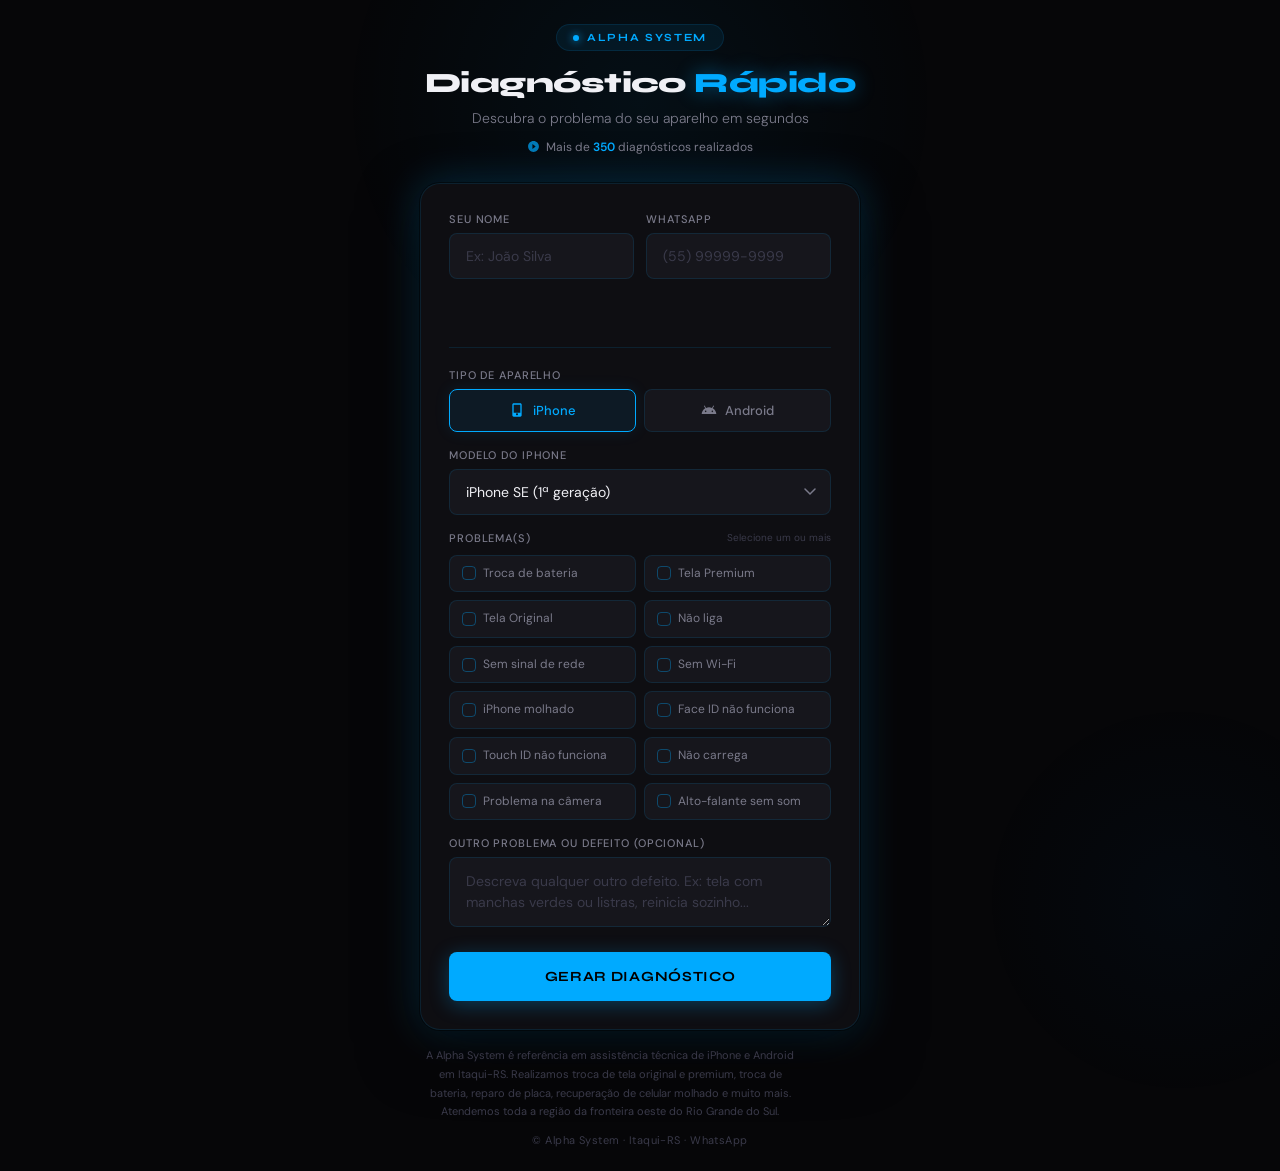
==== index.html @ 5c208c75 "diagnostico: corrige texto tela original e premium para foco tecnico" ====
<!DOCTYPE html>
<html lang="pt-BR">
<head>
<meta charset="UTF-8">
<title>Alpha System — Diagnóstico Rápido de iPhone e Android | Itaqui-RS</title>
<meta name="viewport" content="width=device-width, initial-scale=1.0">
<meta name="description" content="Diagnóstico rápido e gratuito para iPhone e Android. Descubra o problema do seu aparelho e receba um orçamento em segundos. Alpha System — assistência técnica em Itaqui-RS.">
<meta name="keywords" content="reparo iPhone Itaqui, assistência técnica iPhone, conserto celular Itaqui, troca tela iPhone, troca bateria iPhone, Alpha System">
<meta name="robots" content="index, follow">
<link rel="canonical" href="https://app.grupoalpha.tec.br">
<link rel="manifest" href="/manifest.json">
<meta name="theme-color" content="#0a0a0a">
<link rel="apple-touch-icon" href="/icon-192.png">
<meta property="og:title" content="Diagnóstico Rápido de iPhone — Alpha System">
<meta property="og:description" content="Descubra o problema do seu iPhone de forma rápida e gratuita. Orçamento na hora.">
<meta property="og:image" content="https://app.grupoalpha.tec.br/preview.jpg?v=30" />
<meta property="og:image:type" content="image/jpeg" />
<meta property="og:image:width" content="1200" />
<meta property="og:image:height" content="630" />
<meta property="og:type" content="website">
<meta property="og:url" content="https://app.grupoalpha.tec.br">
<meta name="twitter:card" content="summary_large_image">

<link rel="preconnect" href="https://fonts.googleapis.com">
<link rel="preconnect" href="https://fonts.gstatic.com" crossorigin>
<link href="https://fonts.googleapis.com/css2?family=Syne:wght@400;600;700;800&family=DM+Sans:wght@300;400;500&display=swap" rel="stylesheet">

<style>
  :root {
    --bg: #060608;
    --surface: #0e0e12;
    --surface2: #16161c;
    --border: rgba(0, 170, 255, 0.12);
    --border-hover: rgba(0, 170, 255, 0.35);
    --blue: #00aaff;
    --blue-dim: rgba(0, 170, 255, 0.08);
    --blue-glow: rgba(0, 170, 255, 0.25);
    --blue-glow-strong: rgba(0, 170, 255, 0.45);
    --text: #f0f0f5;
    --text-muted: #7a7a8a;
    --text-dim: #3a3a4a;
    --green: #25D366;
    --red: #ff4d6a;
    --radius: 14px;
    --radius-sm: 8px;
  }

  * { box-sizing: border-box; margin: 0; padding: 0; }

  body {
    font-family: 'DM Sans', sans-serif;
    background: var(--bg);
    color: var(--text);
    min-height: 100vh;
    display: flex;
    flex-direction: column;
    align-items: center;
    justify-content: center;
    padding: 24px 16px;
    position: relative;
    overflow-x: hidden;
  }

  body::before {
    content: '';
    position: fixed;
    top: -200px;
    left: 50%;
    transform: translateX(-50%);
    width: 600px;
    height: 600px;
    background: radial-gradient(circle, rgba(0,170,255,0.06) 0%, transparent 70%);
    pointer-events: none;
    z-index: 0;
  }

  body::after {
    content: '';
    position: fixed;
    bottom: -200px;
    right: -100px;
    width: 400px;
    height: 400px;
    background: radial-gradient(circle, rgba(0,100,200,0.04) 0%, transparent 70%);
    pointer-events: none;
    z-index: 0;
  }

  .wrapper {
    width: 100%;
    max-width: 440px;
    position: relative;
    z-index: 1;
    animation: fadeUp 0.6s ease both;
  }

  @keyframes fadeUp {
    from { opacity: 0; transform: translateY(24px); }
    to   { opacity: 1; transform: translateY(0); }
  }

  .header { text-align: center; margin-bottom: 28px; }

  .logo-badge {
    display: inline-flex;
    align-items: center;
    gap: 8px;
    background: var(--blue-dim);
    border: 1px solid var(--border);
    border-radius: 100px;
    padding: 6px 16px;
    margin-bottom: 16px;
    font-family: 'Syne', sans-serif;
    font-size: 11px;
    font-weight: 700;
    letter-spacing: 0.15em;
    text-transform: uppercase;
    color: var(--blue);
  }

  .logo-badge::before {
    content: '';
    width: 6px;
    height: 6px;
    background: var(--blue);
    border-radius: 50%;
    box-shadow: 0 0 8px var(--blue);
    animation: pulse 2s ease infinite;
  }

  @keyframes pulse {
    0%, 100% { opacity: 1; box-shadow: 0 0 8px var(--blue); }
    50% { opacity: 0.5; box-shadow: 0 0 4px var(--blue); }
  }

  .header h1 {
    font-family: 'Syne', sans-serif;
    font-size: 28px;
    font-weight: 800;
    color: var(--text);
    letter-spacing: -0.02em;
    line-height: 1.2;
  }

  .header h1 span { color: var(--blue); text-shadow: 0 0 20px var(--blue-glow-strong); }

  .header p { margin-top: 8px; font-size: 14px; color: var(--text-muted); font-weight: 300; }

  .counter-bar {
    display: flex;
    align-items: center;
    justify-content: center;
    gap: 6px;
    margin-top: 12px;
    font-size: 12px;
    color: var(--text-muted);
  }

  .counter-bar strong { color: var(--blue); font-weight: 600; }
  .counter-bar svg { width: 13px; height: 13px; fill: var(--blue); opacity: 0.7; }

  .card {
    background: var(--surface);
    border: 1px solid var(--border);
    border-radius: 20px;
    padding: 28px;
    box-shadow: 0 0 0 1px rgba(0,0,0,0.5), 0 20px 60px rgba(0,0,0,0.5), 0 0 40px var(--blue-glow);
    transition: box-shadow 0.4s ease;
  }

  .card:hover {
    box-shadow: 0 0 0 1px rgba(0,0,0,0.5), 0 20px 60px rgba(0,0,0,0.6), 0 0 60px var(--blue-glow-strong);
  }

  .form-group { margin-bottom: 16px; }

  .form-row {
    display: grid;
    grid-template-columns: 1fr 1fr;
    gap: 12px;
    margin-bottom: 16px;
  }

  label {
    display: block;
    font-size: 11px;
    font-weight: 500;
    letter-spacing: 0.08em;
    text-transform: uppercase;
    color: var(--text-muted);
    margin-bottom: 7px;
  }

  input, select, textarea {
    width: 100%;
    padding: 13px 16px;
    background: var(--surface2);
    border: 1px solid var(--border);
    border-radius: var(--radius-sm);
    color: var(--text);
    font-family: 'DM Sans', sans-serif;
    font-size: 14px;
    outline: none;
    transition: border-color 0.2s, box-shadow 0.2s, background 0.2s;
    appearance: none;
    -webkit-appearance: none;
  }

  textarea { resize: vertical; min-height: 60px; line-height: 1.5; }

  select {
    background-image: url("data:image/svg+xml,%3Csvg xmlns='http://www.w3.org/2000/svg' width='12' height='8' viewBox='0 0 12 8'%3E%3Cpath d='M1 1l5 5 5-5' stroke='%237a7a8a' stroke-width='1.5' fill='none' stroke-linecap='round'/%3E%3C/svg%3E");
    background-repeat: no-repeat;
    background-position: right 14px center;
    padding-right: 36px;
    cursor: pointer;
  }

  input::placeholder, textarea::placeholder { color: var(--text-dim); }

  input:focus, select:focus, textarea:focus {
    border-color: var(--blue);
    background: #12121a;
    box-shadow: 0 0 0 3px rgba(0,170,255,0.1);
  }

  input.error { border-color: var(--red); box-shadow: 0 0 0 3px rgba(255,77,106,0.1); }

  .perguntas-wrap { margin-bottom: 16px; }

  .pergunta-bloco {
    background: var(--surface2);
    border: 1px solid var(--border);
    border-radius: var(--radius-sm);
    padding: 12px 14px;
    margin-bottom: 8px;
  }

  .pergunta-origem {
    font-size: 10px;
    font-weight: 700;
    letter-spacing: 0.08em;
    text-transform: uppercase;
    color: var(--blue);
    margin-bottom: 8px;
  }

  .pergunta-label { font-size: 12.5px; color: var(--text); margin: 8px 0 6px; }

  .pergunta-opts { display: flex; flex-wrap: wrap; gap: 6px; }

  .pergunta-opt {
    padding: 6px 11px;
    background: var(--surface);
    border: 1px solid var(--border);
    border-radius: 100px;
    color: var(--text-muted);
    font-size: 11.5px;
    cursor: pointer;
    transition: all 0.15s;
    user-select: none;
  }

  .pergunta-opt:hover { border-color: var(--border-hover); color: var(--text); }

  .pergunta-opt.active {
    background: var(--blue-dim);
    border-color: var(--blue);
    color: var(--blue);
  }

  .device-toggle { display: grid; grid-template-columns: 1fr 1fr; gap: 8px; margin-bottom: 16px; }

  .device-btn {
    padding: 12px;
    background: var(--surface2);
    border: 1px solid var(--border);
    border-radius: var(--radius-sm);
    color: var(--text-muted);
    font-family: 'DM Sans', sans-serif;
    font-size: 13px;
    font-weight: 500;
    cursor: pointer;
    transition: all 0.2s;
    display: flex;
    align-items: center;
    justify-content: center;
    gap: 8px;
  }

  .device-btn:hover { border-color: var(--border-hover); color: var(--text); }

  .device-btn.active {
    background: var(--blue-dim);
    border-color: var(--blue);
    color: var(--blue);
    box-shadow: 0 0 16px rgba(0,170,255,0.1);
  }

  .device-btn svg { width: 16px; height: 16px; fill: currentColor; }

  .divider { height: 1px; background: var(--border); margin: 20px 0; }

  .problems-header {
    display: flex;
    align-items: center;
    justify-content: space-between;
    margin-bottom: 10px;
  }

  .problems-header span {
    font-size: 11px;
    font-weight: 500;
    letter-spacing: 0.08em;
    text-transform: uppercase;
    color: var(--text-muted);
  }

  .problems-header small { font-size: 10px; color: var(--text-dim); }

  .problems-grid {
    display: grid;
    grid-template-columns: 1fr 1fr;
    gap: 8px;
    margin-bottom: 16px;
    border-radius: var(--radius-sm);
    transition: outline 0.2s;
  }

  .problem-chip {
    padding: 10px 12px;
    background: var(--surface2);
    border: 1px solid var(--border);
    border-radius: var(--radius-sm);
    color: var(--text-muted);
    font-size: 12px;
    cursor: pointer;
    transition: all 0.18s;
    user-select: none;
    display: flex;
    align-items: center;
    gap: 7px;
    line-height: 1.3;
  }

  .problem-chip:hover { border-color: var(--border-hover); color: var(--text); }

  .problem-chip.selected {
    background: var(--blue-dim);
    border-color: var(--blue);
    color: var(--text);
  }

  .chip-check {
    width: 14px;
    height: 14px;
    border: 1.5px solid var(--border-hover);
    border-radius: 4px;
    flex-shrink: 0;
    display: flex;
    align-items: center;
    justify-content: center;
    transition: all 0.18s;
  }

  .problem-chip.selected .chip-check {
    background: var(--blue);
    border-color: var(--blue);
  }

  .problem-chip.selected .chip-check::after {
    content: '';
    width: 8px;
    height: 5px;
    border-left: 1.5px solid #000;
    border-bottom: 1.5px solid #000;
    transform: rotate(-45deg) translateY(-1px);
  }

  .field-collapsible {
    overflow: hidden;
    max-height: 0;
    opacity: 0;
    transition: max-height 0.35s ease, opacity 0.25s ease;
    margin-bottom: 0;
  }

  .field-collapsible.visible { max-height: 120px; opacity: 1; margin-bottom: 16px; }

  .error-msg {
    display: flex;
    align-items: center;
    gap: 6px;
    color: var(--red);
    font-size: 12px;
    margin-bottom: 12px;
    opacity: 0;
    transform: translateY(-4px);
    transition: opacity 0.2s, transform 0.2s;
  }

  .error-msg.visible { opacity: 1; transform: translateY(0); }

  .btn-submit {
    width: 100%;
    padding: 16px;
    background: var(--blue);
    color: #000;
    border: none;
    border-radius: var(--radius-sm);
    font-family: 'Syne', sans-serif;
    font-size: 14px;
    font-weight: 700;
    letter-spacing: 0.05em;
    text-transform: uppercase;
    cursor: pointer;
    position: relative;
    overflow: hidden;
    transition: transform 0.15s, box-shadow 0.2s, opacity 0.2s;
    box-shadow: 0 4px 20px rgba(0,170,255,0.3);
    margin-top: 4px;
  }

  .btn-submit:hover:not(:disabled) { transform: translateY(-1px); box-shadow: 0 8px 30px rgba(0,170,255,0.45); }
  .btn-submit:active:not(:disabled) { transform: translateY(0); }
  .btn-submit:disabled { opacity: 0.7; cursor: not-allowed; }
  .btn-submit .btn-text { transition: opacity 0.2s; }

  .btn-submit .btn-loading {
    position: absolute;
    inset: 0;
    display: flex;
    align-items: center;
    justify-content: center;
    gap: 8px;
    opacity: 0;
    transition: opacity 0.2s;
  }

  .btn-submit.loading .btn-text { opacity: 0; }
  .btn-submit.loading .btn-loading { opacity: 1; }

  .spinner {
    width: 16px;
    height: 16px;
    border: 2px solid rgba(0,0,0,0.3);
    border-top-color: #000;
    border-radius: 50%;
    animation: spin 0.7s linear infinite;
  }

  @keyframes spin { to { transform: rotate(360deg); } }

  /* Confirmação animada */
  .confirm-overlay {
    display: none;
    flex-direction: column;
    align-items: center;
    justify-content: center;
    padding: 32px 20px;
    animation: fadeUp 0.4s ease both;
  }

  .confirm-overlay.visible { display: flex; }

  .checkmark-circle {
    width: 64px;
    height: 64px;
    border-radius: 50%;
    background: rgba(0,170,255,0.1);
    border: 2px solid var(--blue);
    display: flex;
    align-items: center;
    justify-content: center;
    margin-bottom: 16px;
    animation: popIn 0.4s cubic-bezier(0.175, 0.885, 0.32, 1.275) both;
    box-shadow: 0 0 30px rgba(0,170,255,0.3);
  }

  @keyframes popIn {
    from { transform: scale(0.5); opacity: 0; }
    to   { transform: scale(1); opacity: 1; }
  }

  .checkmark-circle svg {
    width: 28px;
    height: 28px;
    stroke: var(--blue);
    stroke-width: 2.5;
    fill: none;
    stroke-dasharray: 50;
    stroke-dashoffset: 50;
    animation: drawCheck 0.4s ease 0.25s forwards;
  }

  @keyframes drawCheck { to { stroke-dashoffset: 0; } }

  .confirm-title {
    font-family: 'Syne', sans-serif;
    font-size: 18px;
    font-weight: 700;
    margin-bottom: 6px;
    text-align: center;
  }

  .confirm-sub { font-size: 13px; color: var(--text-muted); text-align: center; line-height: 1.6; }

  /* Resultado */
  .result {
    margin-top: 20px;
    background: linear-gradient(135deg, rgba(0,170,255,0.05), rgba(0,80,180,0.05));
    border: 1px solid var(--border);
    border-radius: var(--radius);
    padding: 20px;
    display: none;
    animation: resultIn 0.4s ease both;
  }

  @keyframes resultIn {
    from { opacity: 0; transform: translateY(10px); }
    to   { opacity: 1; transform: translateY(0); }
  }

  .result-label {
    font-size: 10px;
    font-weight: 600;
    letter-spacing: 0.12em;
    text-transform: uppercase;
    color: var(--blue);
    margin-bottom: 4px;
  }

  .result-value { font-size: 14px; color: var(--text); line-height: 1.6; margin-bottom: 14px; }

  .result-row { display: grid; grid-template-columns: 1fr 1fr; gap: 12px; margin-bottom: 16px; }

  .result-chip {
    background: var(--surface2);
    border: 1px solid var(--border);
    border-radius: var(--radius-sm);
    padding: 10px 14px;
  }

  .result-chip .result-label { margin-bottom: 2px; }
  .result-chip .result-value { font-size: 13px; font-weight: 500; margin-bottom: 0; }

  .horario-badge {
    display: flex;
    align-items: center;
    gap: 6px;
    background: rgba(0,170,255,0.06);
    border: 1px solid var(--border);
    border-radius: 6px;
    padding: 8px 12px;
    margin-bottom: 14px;
    font-size: 12px;
    color: var(--text-muted);
  }

  .horario-badge svg { width: 13px; height: 13px; fill: var(--blue); flex-shrink: 0; }

  .local-badge {
    display: flex;
    align-items: center;
    gap: 6px;
    background: rgba(0,170,255,0.04);
    border: 1px solid var(--border);
    border-radius: 6px;
    padding: 8px 12px;
    margin-bottom: 14px;
    font-size: 12px;
    color: var(--text-muted);
  }

  .local-badge svg { width: 13px; height: 13px; fill: var(--blue); flex-shrink: 0; }

  .send-status {
    display: flex;
    align-items: center;
    gap: 6px;
    font-size: 11px;
    margin-bottom: 12px;
    opacity: 0;
    transition: opacity 0.3s;
  }

  .send-status.visible { opacity: 1; }
  .send-status.ok { color: #4ade80; }
  .send-status.fail { color: var(--text-muted); }
  .send-status svg { width: 13px; height: 13px; fill: currentColor; }

  .btn-whatsapp {
    display: flex;
    align-items: center;
    justify-content: center;
    gap: 10px;
    width: 100%;
    padding: 15px;
    background: var(--green);
    color: white;
    text-decoration: none;
    border-radius: var(--radius-sm);
    font-family: 'Syne', sans-serif;
    font-size: 13px;
    font-weight: 700;
    letter-spacing: 0.05em;
    text-transform: uppercase;
    transition: transform 0.15s, box-shadow 0.2s;
    box-shadow: 0 4px 16px rgba(37,211,102,0.25);
  }

  .btn-whatsapp:hover { transform: translateY(-1px); box-shadow: 0 8px 24px rgba(37,211,102,0.35); }
  .btn-whatsapp svg { width: 18px; height: 18px; fill: white; flex-shrink: 0; }

  .btn-reset {
    width: 100%;
    padding: 12px;
    background: transparent;
    border: 1px solid var(--border);
    border-radius: var(--radius-sm);
    color: var(--text-muted);
    font-family: 'DM Sans', sans-serif;
    font-size: 13px;
    cursor: pointer;
    margin-top: 10px;
    transition: all 0.2s;
  }

  .btn-reset:hover { border-color: var(--border-hover); color: var(--text); }

  .seo-text {
    margin-top: 16px;
    font-size: 11px;
    color: var(--text-dim);
    text-align: center;
    line-height: 1.7;
    max-width: 380px;
  }

  .footer {
    text-align: center;
    margin-top: 12px;
    font-size: 11px;
    color: var(--text-dim);
    letter-spacing: 0.04em;
  }

  .footer a { color: var(--text-dim); text-decoration: none; }
  .footer a:hover { color: var(--text-muted); }

  .problema-bloco { margin-bottom: 14px; padding-bottom: 14px; border-bottom: 1px solid var(--border); }
  .problema-bloco:last-child { border-bottom: none; margin-bottom: 0; padding-bottom: 0; }

  .result-greeting {
    font-family: 'Syne', sans-serif;
    font-size: 15px;
    font-weight: 700;
    margin-bottom: 16px;
    color: var(--text);
  }

  .result-greeting span { color: var(--blue); }

  @media (max-width: 420px) {
    .card { padding: 22px 18px; }
    .header h1 { font-size: 24px; }
    .form-row { grid-template-columns: 1fr; }
    .problems-grid { grid-template-columns: 1fr; }
  }
</style>
</head>
<body>

<div class="wrapper">
  <div class="header">
    <div class="logo-badge">Alpha System</div>
    <h1>Diagnóstico <span>Rápido</span></h1>
    <p>Descubra o problema do seu aparelho em segundos</p>
    <div class="counter-bar">
      <svg viewBox="0 0 24 24"><path d="M12 2C6.48 2 2 6.48 2 12s4.48 10 10 10 10-4.48 10-10S17.52 2 12 2zm-2 14.5v-9l6 4.5-6 4.5z"/></svg>
      <span>Mais de <strong id="contador">350</strong> diagnósticos realizados</span>
    </div>
  </div>

  <div class="card">

    <div id="formSection">
      <div class="form-row">
        <div class="form-group">
          <label for="nome">Seu nome</label>
          <input type="text" id="nome" placeholder="Ex: João Silva" autocomplete="given-name">
        </div>
        <div class="form-group">
          <label for="telefone">WhatsApp</label>
          <input type="tel" id="telefone" placeholder="(55) 99999-9999" maxlength="16" inputmode="numeric">
        </div>
      </div>

      <div id="erro" class="error-msg">
        <svg width="12" height="12" viewBox="0 0 12 12" fill="none">
          <circle cx="6" cy="6" r="5.5" stroke="#ff4d6a"/>
          <path d="M6 3.5v3M6 8h.01" stroke="#ff4d6a" stroke-width="1.2" stroke-linecap="round"/>
        </svg>
        Preencha nome e WhatsApp para continuar
      </div>

      <div class="divider"></div>

      <div class="form-group">
        <label>Tipo de aparelho</label>
        <div class="device-toggle">
          <button type="button" class="device-btn active" id="btn-iphone" onclick="setTipo('iphone')">
            <svg viewBox="0 0 24 24"><path d="M17 2H7C5.9 2 5 2.9 5 4v16c0 1.1.9 2 2 2h10c1.1 0 2-.9 2-2V4c0-1.1-.9-2-2-2zm-5 18c-.83 0-1.5-.67-1.5-1.5S11.17 17 12 17s1.5.67 1.5 1.5S12.83 20 12 20zm5-4H7V4h10v12z"/></svg>
            iPhone
          </button>
          <button type="button" class="device-btn" id="btn-android" onclick="setTipo('android')">
            <svg viewBox="0 0 24 24"><path d="M17.6 9.48l1.84-3.18c.16-.31.04-.69-.26-.85-.29-.15-.65-.06-.83.22l-1.88 3.24C14.9 8.13 13.49 7.75 12 7.75s-2.9.38-4.47 1.16L5.65 5.67c-.19-.28-.54-.37-.83-.22-.3.16-.42.54-.26.85L6.4 9.48C3.3 11.25 1.28 14.44 1 18h22c-.28-3.56-2.3-6.75-5.4-8.52zM7 15.25c-.69 0-1.25-.56-1.25-1.25S6.31 12.75 7 12.75 8.25 13.31 8.25 14 7.69 15.25 7 15.25zm10 0c-.69 0-1.25-.56-1.25-1.25s.56-1.25 1.25-1.25 1.25.56 1.25 1.25-.56 1.25-1.25 1.25z"/></svg>
            Android
          </button>
        </div>
      </div>

      <div id="iphoneCampos" class="form-group">
        <label for="modelo">Modelo do iPhone</label>
        <select id="modelo">
          <optgroup label="iPhone SE">
            <option>iPhone SE (1ª geração)</option>
            <option>iPhone SE (2ª geração)</option>
            <option>iPhone SE (3ª geração)</option>
          </optgroup>
          <optgroup label="iPhone X">
            <option>iPhone X</option>
            <option>iPhone XR</option>
            <option>iPhone XS</option>
            <option>iPhone XS Max</option>
          </optgroup>
          <optgroup label="iPhone 11">
            <option>iPhone 11</option>
            <option>iPhone 11 Pro</option>
            <option>iPhone 11 Pro Max</option>
          </optgroup>
          <optgroup label="iPhone 12">
            <option>iPhone 12 mini</option>
            <option>iPhone 12</option>
            <option>iPhone 12 Pro</option>
            <option>iPhone 12 Pro Max</option>
          </optgroup>
          <optgroup label="iPhone 13">
            <option>iPhone 13 mini</option>
            <option>iPhone 13</option>
            <option>iPhone 13 Pro</option>
            <option>iPhone 13 Pro Max</option>
          </optgroup>
          <optgroup label="iPhone 14">
            <option>iPhone 14</option>
            <option>iPhone 14 Plus</option>
            <option>iPhone 14 Pro</option>
            <option>iPhone 14 Pro Max</option>
          </optgroup>
          <optgroup label="iPhone 15">
            <option>iPhone 15</option>
            <option>iPhone 15 Plus</option>
            <option>iPhone 15 Pro</option>
            <option>iPhone 15 Pro Max</option>
          </optgroup>
          <optgroup label="iPhone 16">
            <option>iPhone 16</option>
            <option>iPhone 16 Plus</option>
            <option>iPhone 16 Pro</option>
            <option>iPhone 16 Pro Max</option>
          </optgroup>
        </select>
      </div>

      <div id="androidCampos" style="display:none;">
        <div class="form-group">
          <label for="marca">Marca</label>
          <select id="marca">
            <option>Samsung</option>
            <option>Xiaomi</option>
            <option>Motorola</option>
            <option>Outro</option>
          </select>
        </div>
        <div class="form-group">
          <label for="modeloAndroid">Modelo do aparelho</label>
          <input type="text" id="modeloAndroid" placeholder="Ex: Galaxy S21, Redmi Note 12">
        </div>
      </div>

      <div class="form-group">
        <div class="problems-header">
          <span>Problema(s)</span>
          <small>Selecione um ou mais</small>
        </div>
        <div class="problems-grid" id="problemasGrid"></div>
      </div>

      <div class="perguntas-wrap" id="perguntasContainer"></div>

      <div class="form-group">
        <label for="outroProblema">Outro problema ou defeito (opcional)</label>
        <textarea id="outroProblema" rows="2" placeholder="Descreva qualquer outro defeito. Ex: tela com manchas verdes ou listras, reinicia sozinho..."></textarea>
      </div>

      <div class="field-collapsible" id="campoTempo">
        <div class="form-group">
          <label for="tempo">Há quanto tempo começou?</label>
          <input type="text" id="tempo" placeholder="Ex: 2 dias, 1 semana">
        </div>
      </div>

      <button class="btn-submit" id="btnSubmit" onclick="gerarDiagnostico()">
        <span class="btn-text">Gerar Diagnóstico</span>
        <span class="btn-loading">
          <span class="spinner"></span>
          Analisando...
        </span>
      </button>
    </div>

    <!-- Confirmação animada -->
    <div class="confirm-overlay" id="confirmOverlay">
      <div class="checkmark-circle">
        <svg viewBox="0 0 24 24" stroke-linecap="round" stroke-linejoin="round">
          <polyline points="20 6 9 17 4 12"></polyline>
        </svg>
      </div>
      <div class="confirm-title">Diagnóstico gerado!</div>
      <div class="confirm-sub">Preparando seu resultado<br>e registrando os dados...</div>
    </div>

    <!-- Resultado -->
    <div class="result" id="resultado"></div>
  </div>

  <p class="seo-text">
    A Alpha System é referência em assistência técnica de iPhone e Android em Itaqui-RS.
    Realizamos troca de tela original e premium, troca de bateria, reparo de placa, recuperação de celular molhado e muito mais.
    Atendemos toda a região da fronteira oeste do Rio Grande do Sul.
  </p>

  <div class="footer">
    © Alpha System · Itaqui-RS ·
    <a href="https://wa.me/5555991269300" target="_blank">WhatsApp</a>
  </div>
</div>

<script>
const SCRIPT_URL = "https://script.google.com/macros/s/AKfycbzYVp0UBoKy9eiPNdUePPsUZr-i2aIm9qL4NYgBwVvb8ictv3Umkdy5K4dOd73KlAFg/exec";

const SUPABASE_URL = "https://fyaikiqpayijjnewsscn.supabase.co";
const SUPABASE_KEY = "eyJhbGciOiJIUzI1NiIsInR5cCI6IkpXVCJ9.eyJpc3MiOiJzdXBhYmFzZSIsInJlZiI6ImZ5YWlraXFwYXlpampuZXdzc2NuIiwicm9sZSI6ImFub24iLCJpYXQiOjE3Nzk0NjAwNTQsImV4cCI6MjA5NTAzNjA1NH0.Tf_sofoEGosU7aLJM9ilZnNQg68sGF84qHwWBE4W9OQ";

const CONTADOR_BASE = 350;

function salvarLeadSupabase(dados) {
  return fetch(`${SUPABASE_URL}/rest/v1/diagnosticos`, {
    method: 'POST',
    headers: {
      'apikey': SUPABASE_KEY,
      'Authorization': `Bearer ${SUPABASE_KEY}`,
      'Content-Type': 'application/json',
      'Prefer': 'return=minimal'
    },
    body: JSON.stringify(dados)
  });
}

let tipoAtual = 'iphone';
let problemasSelecionados = new Set();
let respostas = {};

const PROBLEMAS_IPHONE = [
  'Troca de bateria','Tela Premium','Tela Original','Não liga','Sem sinal de rede',
  'Sem Wi-Fi','iPhone molhado','Face ID não funciona','Touch ID não funciona','Não carrega',
  'Problema na câmera','Alto-falante sem som'
];

const PROBLEMAS_ANDROID = [
  'Troca de bateria','Troca de tela','Não liga','Sem sinal de rede',
  'Sem Wi-Fi','Celular molhado','Não carrega','Problema na câmera','Alto-falante sem som'
];

const PROBLEMAS_COM_TEMPO = ['Não liga','sinal','Wi-Fi','Face ID','Touch ID','molhado','carrega','câmera','Alto-falante'];

function animarContador() {
  const el = document.getElementById('contador');
  let n = CONTADOR_BASE - 20;
  const iv = setInterval(() => {
    n += 2;
    el.textContent = n;
    if (n >= CONTADOR_BASE) { el.textContent = CONTADOR_BASE; clearInterval(iv); }
  }, 40);

  // Busca contagem real do Supabase
  fetch(`${SUPABASE_URL}/rest/v1/diagnosticos?select=id`, {
    headers: {
      'apikey': SUPABASE_KEY,
      'Authorization': `Bearer ${SUPABASE_KEY}`,
      'Prefer': 'count=exact',
      'Range': '0-0'
    }
  }).then(r => {
    const total = parseInt(r.headers.get('content-range')?.split('/')[1] || '0');
    const exibir = Math.max(CONTADOR_BASE, total);
    if (exibir > CONTADOR_BASE) el.textContent = exibir;
  }).catch(() => {});
}
animarContador();

function setTipo(tipo) {
  tipoAtual = tipo;
  problemasSelecionados.clear();
  respostas = {};
  document.getElementById('btn-iphone').classList.toggle('active', tipo === 'iphone');
  document.getElementById('btn-android').classList.toggle('active', tipo === 'android');
  document.getElementById('iphoneCampos').style.display = tipo === 'iphone' ? 'block' : 'none';
  document.getElementById('androidCampos').style.display = tipo === 'android' ? 'block' : 'none';
  renderProblemas(tipo === 'iphone' ? PROBLEMAS_IPHONE : PROBLEMAS_ANDROID);
  renderPerguntas();
  document.getElementById('resultado').style.display = 'none';
  document.getElementById('resultado').innerHTML = '';
  document.getElementById('tempo').value = '';
  document.getElementById('outroProblema').value = '';
  verificarTempo();
}

function renderProblemas(lista) {
  document.getElementById('problemasGrid').innerHTML = lista.map(p => `
    <div class="problem-chip" onclick="toggleProblema(this,'${p}')">
      <div class="chip-check"></div>${p}
    </div>
  `).join('');
}

function toggleProblema(el, p) {
  if (problemasSelecionados.has(p)) {
    problemasSelecionados.delete(p);
    el.classList.remove('selected');
    Object.keys(respostas).forEach(k => { if (k.startsWith(p + '||')) delete respostas[k]; });
  } else {
    problemasSelecionados.add(p);
    el.classList.add('selected');
  }
  verificarTempo();
  renderPerguntas();
}

function verificarTempo() {
  const campo = document.getElementById('campoTempo');
  const mostrar = [...problemasSelecionados].some(p => PROBLEMAS_COM_TEMPO.some(k => p.includes(k)));
  campo.classList.toggle('visible', mostrar);
}

function perguntasDoProblema(p, tipo) {
  // iPhone
  if (tipo === 'iphone') {
    if (p === 'Tela Premium') return [
      { q:'O toque ainda responde?', opts:['Sim','Não','Em partes'] },
      { q:'Como está a imagem?', opts:['Só o vidro trincou','Manchas ou listras','Tela preta'] }
    ];
    if (p === 'Tela Original') return [
      { q:'O toque ainda responde?', opts:['Sim','Não','Em partes'] },
      { q:'Como está a imagem?', opts:['Só o vidro trincou','Manchas ou listras','Tela preta'] }
    ];
    if (p.includes('Não liga')) return [
      { q:'A tela chega a dar algum sinal?', opts:['Aparece a maçã','Pisca e apaga','Nada, apagada'] },
      { q:'Esquenta ao conectar o carregador?', opts:['Sim','Não'] }
    ];
    if (p.includes('carrega')) return [
      { q:'Carrega em algum cabo?', opts:['Nenhum','Só alguns cabos','Só forçando o cabo'] },
      { q:'Aparece o raio mas a % não sobe?', opts:['Sim','Não'] }
    ];
    if (p.includes('molhado')) return [
      { q:'Há quanto tempo molhou?', opts:['Hoje','Alguns dias','Mais de uma semana'] },
      { q:'Ainda dá sinal de vida?', opts:['Liga normal','Liga com falhas','Não liga'] }
    ];
    if (p.includes('Face ID')) return [
      { q:'Teve troca de tela, queda ou molhou antes?', opts:['Sim','Não'] }
    ];
    if (p.includes('Touch ID')) return [
      { q:'O botão home funciona fisicamente?', opts:['Sim','Não'] },
      { q:'Quando parou de funcionar?', opts:['Do nada','Após queda','Após troca de tela'] }
    ];
    if (p.includes('bateria')) return [
      { q:'Saúde da bateria?', opts:['Acima de 80%','70–79%','Abaixo de 70%','Não sei'] },
      { q:'Desliga sozinho mesmo com carga?', opts:['Sim','Não'] }
    ];
    if (p.includes('sinal') || p.includes('Wi-Fi')) return [
      { q:'Começou depois de quê?', opts:['Atualização','Queda ou molhou','Do nada'] }
    ];
    if (p.includes('câmera')) return [
      { q:'Qual câmera e o que acontece?', opts:['Traseira embaçada','Frontal','App fecha / tela preta'] }
    ];
  }

  // Android
  if (tipo === 'android') {
    if (p.includes('Troca de tela')) return [
      { q:'O toque ainda responde?', opts:['Sim','Não','Em partes'] },
      { q:'Como está a imagem?', opts:['Só o vidro trincou','Manchas ou listras','Tela preta'] }
    ];
    if (p.includes('bateria')) return [
      { q:'Desliga sozinho mesmo com carga?', opts:['Sim','Não'] },
      { q:'Há quanto tempo está assim?', opts:['Alguns dias','Semanas','Mais de 1 mês'] }
    ];
    if (p.includes('Não liga')) return [
      { q:'A tela chega a dar sinal?', opts:['Acende e apaga','Vibra mas apaga','Nada'] },
      { q:'Esquenta ao carregar?', opts:['Sim','Não'] }
    ];
    if (p.includes('carrega')) return [
      { q:'Carrega em algum cabo?', opts:['Nenhum','Só alguns cabos','Só forçando'] },
      { q:'Aparece ícone de carga na tela?', opts:['Sim','Não'] }
    ];
    if (p.includes('molhado')) return [
      { q:'Há quanto tempo molhou?', opts:['Hoje','Alguns dias','Mais de uma semana'] },
      { q:'Ainda dá sinal de vida?', opts:['Liga normal','Liga com falhas','Não liga'] }
    ];
    if (p.includes('sinal') || p.includes('Wi-Fi')) return [
      { q:'Começou depois de quê?', opts:['Atualização','Queda ou molhou','Do nada'] }
    ];
    if (p.includes('câmera')) return [
      { q:'Qual câmera com problema?', opts:['Traseira embaçada','Frontal','App fecha / tela preta'] }
    ];
  }

  return [];
}

function renderPerguntas() {
  const cont = document.getElementById('perguntasContainer');
  let html = '';
  [...problemasSelecionados].forEach(prob => {
    const qs = perguntasDoProblema(prob, tipoAtual);
    if (!qs.length) return;
    html += `<div class="pergunta-bloco"><div class="pergunta-origem">${prob}</div>`;
    qs.forEach((item, qi) => {
      html += `<div class="pergunta-label">${item.q}</div><div class="pergunta-opts">`;
      item.opts.forEach(opt => {
        const active = respostas[prob + '||' + qi] === opt ? ' active' : '';
        html += `<div class="pergunta-opt${active}" onclick="selecionarResposta(this,'${prob}',${qi},'${opt}')">${opt}</div>`;
      });
      html += `</div>`;
    });
    html += `</div>`;
  });
  cont.innerHTML = html;
}

function selecionarResposta(el, prob, qi, opt) {
  respostas[prob + '||' + qi] = opt;
  el.parentElement.querySelectorAll('.pergunta-opt').forEach(o => o.classList.remove('active'));
  el.classList.add('active');
}

function respostasDoProblema(p) {
  const out = [];
  perguntasDoProblema(p, tipoAtual).forEach((item, qi) => {
    const ans = respostas[p + '||' + qi];
    if (ans) out.push(item.q + ' ' + ans);
  });
  return out;
}

function esc(s) {
  return String(s).replace(/[&<>"]/g, c => ({ '&':'&amp;','<':'&lt;','>':'&gt;','"':'&quot;' }[c]));
}

document.getElementById('telefone').addEventListener('input', function(e) {
  let v = e.target.value.replace(/\D/g, '').slice(0, 11);
  if (v.length > 6) {
    v = v.length === 11
      ? `(${v.slice(0,2)}) ${v.slice(2,7)}-${v.slice(7)}`
      : `(${v.slice(0,2)}) ${v.slice(2,6)}-${v.slice(6)}`;
  } else if (v.length > 2) {
    v = `(${v.slice(0,2)}) ${v.slice(2)}`;
  } else if (v.length > 0) {
    v = `(${v}`;
  }
  e.target.value = v;
});

// Preços por modelo — tela: Premium | tela_original: Original
const PRECOS_IPHONE = {
  'iPhone SE (1ª geração)': { tela: 'R$ 250',   tela_original: 'R$ 450',   bateria: 'R$ 200' },
  'iPhone SE (2ª geração)': { tela: 'R$ 300',   tela_original: 'R$ 500',   bateria: 'R$ 200' },
  'iPhone SE (3ª geração)': { tela: 'R$ 300',   tela_original: 'R$ 500',   bateria: 'R$ 200' },
  'iPhone X':               { tela: 'R$ 400',   tela_original: 'R$ 700',   bateria: 'R$ 250' },
  'iPhone XR':              { tela: 'R$ 400',   tela_original: 'R$ 700',   bateria: 'R$ 250' },
  'iPhone XS':              { tela: 'R$ 400',   tela_original: 'R$ 750',   bateria: 'R$ 250' },
  'iPhone XS Max':          { tela: 'R$ 400',   tela_original: 'R$ 750',   bateria: 'R$ 250' },
  'iPhone 11':              { tela: 'R$ 450',   tela_original: 'R$ 800',   bateria: 'R$ 250' },
  'iPhone 11 Pro':          { tela: 'R$ 500',   tela_original: 'R$ 900',   bateria: 'R$ 300' },
  'iPhone 11 Pro Max':      { tela: 'R$ 500',   tela_original: 'R$ 900',   bateria: 'R$ 300' },
  'iPhone 12 mini':         { tela: 'R$ 550',   tela_original: 'R$ 950',   bateria: 'R$ 350' },
  'iPhone 12':              { tela: 'R$ 550',   tela_original: 'R$ 950',   bateria: 'R$ 350' },
  'iPhone 12 Pro':          { tela: 'R$ 550',   tela_original: 'R$ 1.000', bateria: 'R$ 350' },
  'iPhone 12 Pro Max':      { tela: 'R$ 600',   tela_original: 'R$ 1.050', bateria: 'R$ 350' },
  'iPhone 13 mini':         { tela: 'R$ 850',   tela_original: 'R$ 1.400', bateria: 'R$ 400' },
  'iPhone 13':              { tela: 'R$ 850',   tela_original: 'R$ 1.400', bateria: 'R$ 400' },
  'iPhone 13 Pro':          { tela: 'R$ 1.200', tela_original: 'R$ 2.000', bateria: 'R$ 450' },
  'iPhone 13 Pro Max':      { tela: 'R$ 1.200', tela_original: 'R$ 2.000', bateria: 'R$ 450' },
  'iPhone 14':              { tela: 'R$ 850',   tela_original: 'R$ 1.500', bateria: 'R$ 400' },
  'iPhone 14 Plus':         { tela: 'R$ 850',   tela_original: 'R$ 1.500', bateria: 'R$ 400' },
  'iPhone 14 Pro':          { tela: 'R$ 1.250', tela_original: 'R$ 2.100', bateria: 'R$ 450' },
  'iPhone 14 Pro Max':      { tela: 'R$ 1.250', tela_original: 'R$ 2.100', bateria: 'R$ 450' },
  'iPhone 15':              { tela: 'R$ 950',   tela_original: 'R$ 1.700', bateria: 'R$ 450' },
  'iPhone 15 Plus':         { tela: 'R$ 950',   tela_original: 'R$ 1.700', bateria: 'R$ 450' },
  'iPhone 15 Pro':          { tela: 'R$ 1.550', tela_original: 'R$ 2.500', bateria: 'R$ 450' },
  'iPhone 15 Pro Max':      { tela: 'R$ 1.550', tela_original: 'R$ 2.500', bateria: 'R$ 450' },
  'iPhone 16':              { tela: 'R$ 1.200', tela_original: 'R$ 2.000', bateria: 'R$ 450' },
  'iPhone 16 Plus':         { tela: 'R$ 1.200', tela_original: 'R$ 2.000', bateria: 'R$ 450' },
  'iPhone 16 Pro':          { tela: 'R$ 1.850', tela_original: 'R$ 2.800', bateria: 'R$ 450' },
  'iPhone 16 Pro Max':      { tela: 'R$ 1.850', tela_original: 'R$ 2.800', bateria: 'R$ 450' }
};

function aplicarPrecoModelo(info, p, tipo, modelo) {
  if (!info || tipo !== 'iphone' || !modelo) return info;
  const precos = PRECOS_IPHONE[modelo];
  if (!precos) return info;
  if (p === 'Tela Original' && precos.tela_original) return { ...info, v: precos.tela_original };
  if (p === 'Tela Premium'  && precos.tela)          return { ...info, v: precos.tela };
  if (p.includes('bateria') && precos.bateria)        return { ...info, v: precos.bateria };
  return info;
}

function getDiag(p, tipo) {
  if (tipo === 'android') {
    if (p.includes('bateria'))       return { d:'A bateria do aparelho pode estar desgastada, causando descarga rápida ou desligamentos inesperados. A substituição resolve o problema e melhora o desempenho.', v:'R$ 150 a R$ 300', pr:'Até 1 hora' };
    if (p.includes('Troca de tela')) return { d:'A tela está danificada ou trincada, podendo comprometer o uso do aparelho. A substituição é necessária para restaurar o funcionamento e a estética.', v:'R$ 250 a R$ 750', pr:'De 1 a 3 horas' };
    if (p.includes('Não liga'))      return { d:'O aparelho não está ligando. Pode estar relacionado à bateria, falha de carregamento ou curto-circuito na placa-mãe. É necessária análise para identificar a causa.', v:'R$ 150 a R$ 600', pr:'1 a 3 dias' };
    if (p.includes('carrega'))       return { d:'Falha no carregamento, podendo ser no conector de carga ou no circuito interno da placa-mãe. Realizamos testes para identificar e resolver o problema.', v:'R$ 90 a R$ 350', pr:'Até 1 dia' };
    if (p.includes('sinal'))         return { d:'O aparelho não está reconhecendo sinal de rede. Pode estar relacionado a configurações do sistema ou falhas na placa-mãe. É necessária análise para identificar a causa.', v:'R$ 150 a R$ 500', pr:'1 a 2 dias' };
    if (p.includes('Wi-Fi'))         return { d:'Problemas no Wi-Fi. Pode ser configuração do sistema, antenas com falhas ou defeito na placa-mãe. É necessária análise mais aprofundada.', v:'R$ 150 a R$ 350', pr:'1 a 2 dias' };
    if (p.includes('molhado'))       return { d:'O aparelho teve contato com líquido. É essencial limpeza interna imediata para evitar danos maiores. Neste caso, o tempo é determinante para a recuperação.', v:'R$ 150 a R$ 400', pr:'1 a 3 dias' };
    if (p.includes('câmera'))        return { d:'A câmera apresenta falhas, está embaçada ou inoperante. Pode precisar de substituição para voltar ao funcionamento normal.', v:'R$ 150 a R$ 350', pr:'Até 1 dia' };
    if (p.includes('Alto'))          return { d:'O aparelho está com falhas no áudio. Pode ser necessária limpeza ou troca do alto-falante.', v:'R$ 50 a R$ 200', pr:'Até 1 dia' };
  } else {
    if (p.includes('bateria'))    return { d:'A bateria do seu iPhone apresenta desgaste natural ou falha, causando descarregamento rápido ou desligamentos inesperados. A substituição resolve o problema e melhora o desempenho.', v:'R$ 250 a R$ 550', pr:'60 a 120 minutos' };
    if (p === 'Tela Premium')     return { d:'A tela do seu iPhone está danificada, trincada ou com falhas no toque. A substituição por tela Premium restaura o funcionamento e a estética do aparelho com excelente qualidade de imagem.', v:'R$ 250 a R$ 1.850', pr:'60 a 120 minutos' };
    if (p === 'Tela Original')    return { d:'A tela do seu iPhone está danificada, trincada ou com falhas no toque. A substituição por tela Original Apple garante fidelidade total às especificações de fábrica.', v:'R$ 450 a R$ 2.800', pr:'60 a 120 minutos' };
    if (p.includes('Não liga'))   return { d:'Seu iPhone não está ligando. Isso pode estar relacionado à bateria, ao sistema de carregamento ou a curto-circuito na placa-mãe. Realizamos testes para identificar a causa exata.', v:'R$ 300 a R$ 900', pr:'1 a 3 dias' };
    if (p.includes('sinal'))      return { d:'O aparelho não está reconhecendo sinal de rede. Pode estar relacionado a configurações, componentes internos ou defeito na placa-mãe. É necessária análise mais aprofundada.', v:'R$ 250 a R$ 600', pr:'1 a 2 dias' };
    if (p.includes('Wi-Fi'))      return { d:'Problemas no Wi-Fi. Pode ser configuração do sistema, antenas com falhas ou defeito na placa-mãe. É necessária análise mais aprofundada.', v:'R$ 150 a R$ 350', pr:'1 a 2 dias' };
    if (p.includes('molhado'))    return { d:'O aparelho teve contato com líquido, o que pode causar falhas progressivas ou imediatas. É essencial realizar limpeza interna e análise completa para evitar danos maiores.', v:'R$ 150 a R$ 600', pr:'1 a 3 dias' };
    if (p.includes('Face ID'))    return { d:'O Face ID não está funcionando corretamente. Pode estar relacionado a sensores ou componentes internos. Realizamos análise completa para identificar e corrigir o problema.', v:'R$ 300 a R$ 800', pr:'1 a 2 dias' };
    if (p.includes('Touch ID'))   return { d:'O Touch ID (leitor de impressão digital) não está respondendo. Pode estar relacionado ao botão home, cabo conector ou software. Realizamos diagnóstico completo para identificar a causa.', v:'R$ 150 a R$ 450', pr:'1 dia' };
    if (p.includes('carrega'))    return { d:'O iPhone apresenta falha ao carregar ou conexão instável. Pode estar relacionado ao conector de carga ou a defeito na placa-mãe. É necessária análise mais aprofundada.', v:'R$ 250 a R$ 500', pr:'1 dia' };
    if (p.includes('câmera'))     return { d:'A câmera apresenta falhas, como imagem embaçada ou sem funcionamento. Pode ser necessário substituir o componente.', v:'R$ 250 a R$ 700', pr:'1 dia' };
    if (p.includes('Alto'))       return { d:'O som do aparelho está baixo, falhando ou sem funcionar. Pode ser necessária limpeza ou substituição do alto-falante.', v:'R$ 150 a R$ 350', pr:'1 dia' };
  }
  return null;
}

function isHorarioComercial() {
  const h = new Date().getHours(), d = new Date().getDay();
  return d >= 1 && d <= 6 && h >= 9 && h < 18;
}

function gerarDiagnostico() {
  const nome = document.getElementById('nome').value.trim();
  const telefone = document.getElementById('telefone').value.trim();
  const erroEl = document.getElementById('erro');

  if (!nome || telefone.replace(/\D/g,'').length < 10) {
    erroEl.classList.add('visible');
    if (!nome) document.getElementById('nome').classList.add('error');
    if (telefone.replace(/\D/g,'').length < 10) document.getElementById('telefone').classList.add('error');
    return;
  }

  const outro = document.getElementById('outroProblema').value.trim();
  if (problemasSelecionados.size === 0 && !outro) {
    const grid = document.getElementById('problemasGrid');
    grid.style.outline = '1.5px solid var(--red)';
    grid.style.borderRadius = '8px';
    setTimeout(() => { grid.style.outline = ''; }, 2000);
    return;
  }

  erroEl.classList.remove('visible');
  document.getElementById('nome').classList.remove('error');
  document.getElementById('telefone').classList.remove('error');

  const modeloAndroidVal = document.getElementById('modeloAndroid').value.trim();
  const modelo = tipoAtual === 'iphone'
    ? document.getElementById('modelo').value
    : (document.getElementById('marca').value + (modeloAndroidVal ? ' ' + modeloAndroidVal : ''));
  const tempo = document.getElementById('tempo').value;
  const problemasArr = [...problemasSelecionados];
  const primeiroNome = nome.split(' ')[0];

  const btn = document.getElementById('btnSubmit');
  btn.classList.add('loading');
  btn.disabled = true;

  setTimeout(() => {
    btn.classList.remove('loading');
    btn.disabled = false;

    document.getElementById('formSection').style.display = 'none';
    document.getElementById('confirmOverlay').classList.add('visible');

    const diagnosticos = problemasArr
      .map(p => ({ p, info: aplicarPrecoModelo(getDiag(p, tipoAtual), p, tipoAtual, modelo), det: respostasDoProblema(p) }))
      .filter(x => x.info);

    const linhasResumo = diagnosticos.map(({ p, det }) => p + (det.length ? ' — ' + det.join('; ') : ''));
    if (outro) linhasResumo.push('Outro defeito relatado: ' + outro);
    const resumoTexto = linhasResumo.join(' | ');

    const problemasLista = [...problemasArr];
    if (outro) problemasLista.push('Outro defeito');
    const problemasField = problemasLista.join(', ');

    let sendOk = null;
    fetch(SCRIPT_URL, {
      method: 'POST',
      body: JSON.stringify({ nome, telefone, modelo, problema: problemasField, diagnostico: resumoTexto })
    }).then(() => { sendOk = true; }).catch(() => { sendOk = false; });

    salvarLeadSupabase({
      nome, telefone, tipo: tipoAtual, modelo,
      problemas: problemasField, diagnostico: resumoTexto
    }).catch(() => {});

    setTimeout(() => {
      document.getElementById('confirmOverlay').classList.remove('visible');
      document.getElementById('confirmOverlay').style.display = 'none';

      let msgItens = diagnosticos.map(({ p, info, det }, i) => {
        let bloco = `*${i+1}. ${p}*\n${info.d}\nValor: ${info.v} | Prazo: ${info.pr}`;
        if (det.length) bloco += `\nDetalhes: ${det.join('; ')}`;
        return bloco;
      }).join('\n\n');
      if (outro) msgItens += (msgItens ? '\n\n' : '') + `*Outro defeito:*\n${outro}`;

      const mensagem = `Olá! Fiz um diagnóstico no Alpha System:\n\nNome: ${nome}\nWhatsApp: ${telefone}\nAparelho: ${modelo}${tempo ? '\nHá quanto tempo: ' + tempo : ''}\n\n${msgItens}`;
      const link = `https://wa.me/5555991269300?text=${encodeURIComponent(mensagem)}`;

      const horario = isHorarioComercial()
        ? 'Estamos em horário de atendimento — resposta em até 30 minutos.'
        : 'Fora do horário comercial. Atendemos seg–sáb, das 9h às 18h.';

      let itensHTML = diagnosticos.map(({ p, info, det }) => `
            <div class="problema-bloco">
              <div class="result-label">${p}</div>
              <div class="result-value">${info.d}</div>
              ${det.length ? `<div class="result-value" style="font-size:12px;color:var(--text-muted)">${det.join(' · ')}</div>` : ''}
              <div class="result-row">
                <div class="result-chip">
                  <div class="result-label">Valor estimado</div>
                  <div class="result-value">${info.v}</div>
                </div>
                <div class="result-chip">
                  <div class="result-label">Prazo</div>
                  <div class="result-value">${info.pr}</div>
                </div>
              </div>
            </div>
          `).join('');
      if (outro) itensHTML += `
            <div class="problema-bloco">
              <div class="result-label">Outro defeito relatado</div>
              <div class="result-value">${esc(outro)}</div>
              <div class="result-value" style="font-size:12px;color:var(--text-muted)">Vamos analisar e te passar o orçamento certo no WhatsApp.</div>
            </div>`;
      if (!itensHTML) itensHTML = '<div class="result-value">Entre em contato para mais detalhes.</div>';

      const resultado = document.getElementById('resultado');
      resultado.style.display = 'block';
      resultado.innerHTML = `
        <div class="send-status ${sendOk !== false ? 'ok' : 'fail'} visible">
          <svg viewBox="0 0 16 16"><path d="M8 0a8 8 0 100 16A8 8 0 008 0zm3.5 6.5l-4 4a.75.75 0 01-1.06 0l-2-2a.75.75 0 011.06-1.06L7 8.94l3.47-3.47a.75.75 0 011.06 1.06z"/></svg>
          ${sendOk !== false ? 'Dados registrados com sucesso' : 'Diagnóstico gerado — dados serão enviados ao abrir o WhatsApp'}
        </div>
        <div class="result-greeting">Olá, <span>${esc(primeiroNome)}</span>! Aqui está seu diagnóstico:</div>
        ${itensHTML}
        <div class="horario-badge">
          <svg viewBox="0 0 24 24"><path d="M12 2C6.48 2 2 6.48 2 12s4.48 10 10 10 10-4.48 10-10S17.52 2 12 2zm.5 5v5.25l4.5 2.67-.75 1.23L11 13V7h1.5z"/></svg>
          ${horario}
        </div>
        <div class="local-badge">
          <svg viewBox="0 0 24 24"><path d="M12 2C8.13 2 5 5.13 5 9c0 5.25 7 13 7 13s7-7.75 7-13c0-3.87-3.13-7-7-7zm0 9.5c-1.38 0-2.5-1.12-2.5-2.5s1.12-2.5 2.5-2.5 2.5 1.12 2.5 2.5-1.12 2.5-2.5 2.5z"/></svg>
          Esquina dos Correios — Itaqui/RS · Seg–Sáb, 9h às 18h
        </div>
        <a class="btn-whatsapp" href="${link}" target="_blank">
          <svg viewBox="0 0 24 24"><path d="M17.472 14.382c-.297-.149-1.758-.867-2.03-.967-.273-.099-.471-.148-.67.15-.197.297-.767.966-.94 1.164-.173.199-.347.223-.644.075-.297-.15-1.255-.463-2.39-1.475-.883-.788-1.48-1.761-1.653-2.059-.173-.297-.018-.458.13-.606.134-.133.298-.347.446-.52.149-.174.198-.298.298-.497.099-.198.05-.371-.025-.52-.075-.149-.669-1.612-.916-2.207-.242-.579-.487-.5-.669-.51-.173-.008-.371-.01-.57-.01-.198 0-.52.074-.792.372-.272.297-1.04 1.016-1.04 2.479 0 1.462 1.065 2.875 1.213 3.074.149.198 2.096 3.2 5.077 4.487.709.306 1.262.489 1.694.625.712.227 1.36.195 1.871.118.571-.085 1.758-.719 2.006-1.413.248-.694.248-1.289.173-1.413-.074-.124-.272-.198-.57-.347m-5.421 7.403h-.004a9.87 9.87 0 01-5.031-1.378l-.361-.214-3.741.982.998-3.648-.235-.374a9.86 9.86 0 01-1.51-5.26c.001-5.45 4.436-9.884 9.888-9.884 2.64 0 5.122 1.03 6.988 2.898a9.825 9.825 0 012.893 6.994c-.003 5.45-4.437 9.884-9.885 9.884m8.413-18.297A11.815 11.815 0 0012.05 0C5.495 0 .16 5.335.157 11.892c0 2.096.547 4.142 1.588 5.945L.057 24l6.305-1.654a11.882 11.882 0 005.683 1.448h.005c6.554 0 11.89-5.335 11.893-11.893a11.821 11.821 0 00-3.48-8.413z"/></svg>
          Falar no WhatsApp
        </a>
        <button class="btn-reset" onclick="resetar()">Fazer novo diagnóstico</button>
      `;

      resultado.scrollIntoView({ behavior: 'smooth', block: 'start' });
    }, 1800);
  }, 900);
}

function resetar() {
  problemasSelecionados.clear();
  respostas = {};
  document.getElementById('resultado').style.display = 'none';
  document.getElementById('resultado').innerHTML = '';
  document.getElementById('confirmOverlay').style.display = '';
  document.getElementById('confirmOverlay').classList.remove('visible');
  document.getElementById('formSection').style.display = '';
  document.getElementById('nome').value = '';
  document.getElementById('telefone').value = '';
  document.getElementById('tempo').value = '';
  document.getElementById('outroProblema').value = '';
  document.getElementById('modeloAndroid').value = '';
  document.getElementById('erro').classList.remove('visible');
  renderProblemas(tipoAtual === 'iphone' ? PROBLEMAS_IPHONE : PROBLEMAS_ANDROID);
  renderPerguntas();
  verificarTempo();
  window.scrollTo({ top: 0, behavior: 'smooth' });
}

document.getElementById('nome').addEventListener('input', function() {
  this.classList.remove('error');
  document.getElementById('erro').classList.remove('visible');
});
document.getElementById('telefone').addEventListener('input', function() {
  this.classList.remove('error');
  document.getElementById('erro').classList.remove('visible');
});

renderProblemas(PROBLEMAS_IPHONE);

if ('serviceWorker' in navigator) {
  window.addEventListener('load', () => navigator.serviceWorker.register('/sw.js').catch(() => {}));
}
</script>

</body>
</html>
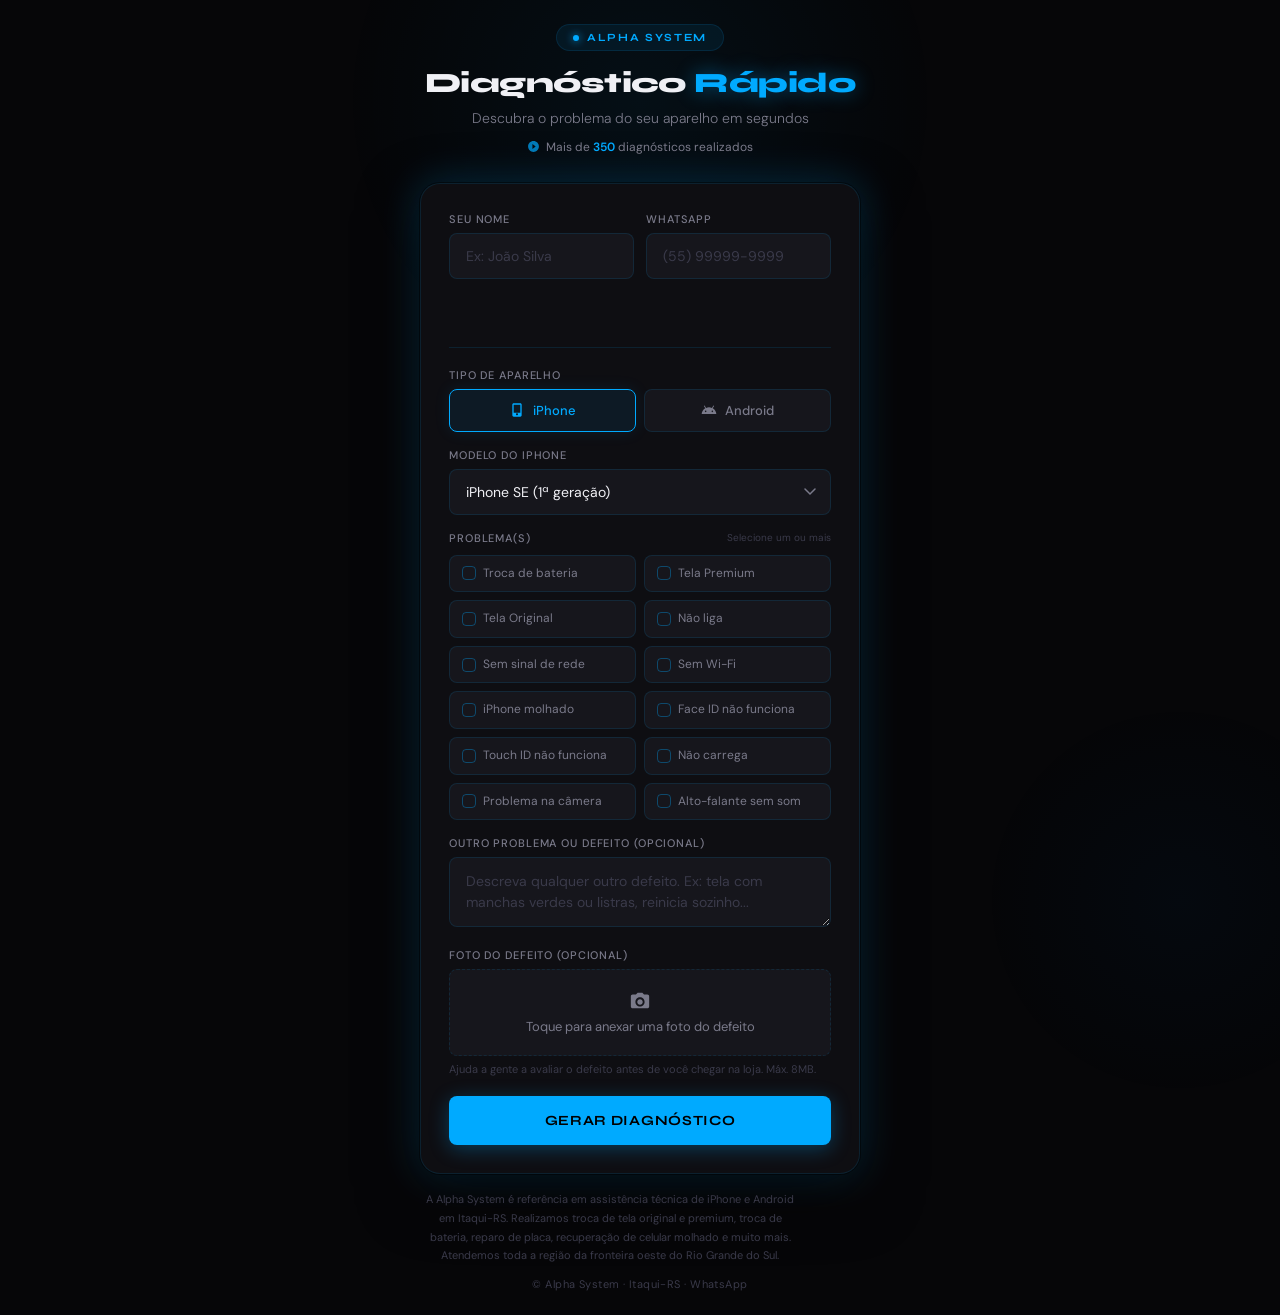
==== commit 5b6da726: "feat: upload de foto do defeito no diagnostico Adiciona campo opcional de foto no formulario, com up" ====
--- a/index.html
+++ b/index.html
@@ -386,6 +386,56 @@
   }
 
   .field-collapsible.visible { max-height: 120px; opacity: 1; margin-bottom: 16px; }
+
+  .foto-upload-area {
+    display: flex;
+    flex-direction: column;
+    align-items: center;
+    gap: 6px;
+    border: 1px dashed var(--border);
+    border-radius: var(--radius-sm);
+    padding: 20px 16px;
+    background: var(--surface2);
+    cursor: pointer;
+    transition: border-color 0.15s, background 0.15s;
+    text-align: center;
+  }
+
+  .foto-upload-area:hover { border-color: var(--border-hover); background: #12121a; }
+  .foto-upload-area svg { width: 22px; height: 22px; fill: var(--text-muted); }
+  .foto-upload-area span { font-size: 13px; color: var(--text-muted); }
+
+  .foto-preview-wrap { position: relative; display: none; }
+
+  .foto-preview-wrap img {
+    width: 100%;
+    max-height: 200px;
+    object-fit: cover;
+    border-radius: var(--radius-sm);
+    border: 1px solid var(--border);
+    display: block;
+  }
+
+  .foto-remove-btn {
+    position: absolute;
+    top: 8px;
+    right: 8px;
+    width: 26px;
+    height: 26px;
+    border-radius: 50%;
+    background: rgba(0,0,0,0.65);
+    border: 1px solid rgba(255,255,255,0.2);
+    color: #fff;
+    cursor: pointer;
+    display: flex;
+    align-items: center;
+    justify-content: center;
+    font-size: 14px;
+    line-height: 1;
+    padding: 0;
+  }
+
+  .foto-hint { font-size: 11px; color: var(--text-dim); margin-top: 6px; }
 
   .error-msg {
     display: flex;
@@ -803,6 +853,20 @@
         <textarea id="outroProblema" rows="2" placeholder="Descreva qualquer outro defeito. Ex: tela com manchas verdes ou listras, reinicia sozinho..."></textarea>
       </div>
 
+      <div class="form-group">
+        <label>Foto do defeito (opcional)</label>
+        <input type="file" id="fotoInput" accept="image/*" capture="environment" style="display:none" onchange="onFotoSelecionada(event)">
+        <div class="foto-upload-area" id="fotoUploadArea" onclick="document.getElementById('fotoInput').click()">
+          <svg viewBox="0 0 24 24"><path d="M9.4 3l-1.8 2H4c-1.1 0-2 .9-2 2v11c0 1.1.9 2 2 2h16c1.1 0 2-.9 2-2V7c0-1.1-.9-2-2-2h-3.6L14.6 3H9.4zM12 18c-2.76 0-5-2.24-5-5s2.24-5 5-5 5 2.24 5 5-2.24 5-5 5zm0-8c-1.66 0-3 1.34-3 3s1.34 3 3 3 3-1.34 3-3-1.34-3-3-3z"/></svg>
+          <span>Toque para anexar uma foto do defeito</span>
+        </div>
+        <div class="foto-preview-wrap" id="fotoPreviewWrap">
+          <img id="fotoPreviewImg" alt="Prévia da foto do defeito">
+          <button type="button" class="foto-remove-btn" onclick="removerFoto()" aria-label="Remover foto">✕</button>
+        </div>
+        <div class="foto-hint">Ajuda a gente a avaliar o defeito antes de você chegar na loja. Máx. 8MB.</div>
+      </div>
+
       <div class="field-collapsible" id="campoTempo">
         <div class="form-group">
           <label for="tempo">Há quanto tempo começou?</label>
@@ -870,6 +934,62 @@
 let tipoAtual = 'iphone';
 let problemasSelecionados = new Set();
 let respostas = {};
+let fotoArquivo = null;
+
+function onFotoSelecionada(event) {
+  const file = event.target.files[0];
+  if (!file) return;
+  if (!file.type.startsWith('image/')) {
+    alert('Selecione um arquivo de imagem.');
+    event.target.value = '';
+    return;
+  }
+  if (file.size > 8 * 1024 * 1024) {
+    alert('A imagem deve ter até 8MB.');
+    event.target.value = '';
+    return;
+  }
+  fotoArquivo = file;
+  const reader = new FileReader();
+  reader.onload = e => {
+    document.getElementById('fotoPreviewImg').src = e.target.result;
+    document.getElementById('fotoPreviewWrap').style.display = 'block';
+    document.getElementById('fotoUploadArea').style.display = 'none';
+  };
+  reader.readAsDataURL(file);
+}
+
+function removerFoto() {
+  fotoArquivo = null;
+  document.getElementById('fotoInput').value = '';
+  document.getElementById('fotoPreviewWrap').style.display = 'none';
+  document.getElementById('fotoUploadArea').style.display = 'flex';
+}
+
+async function uploadFotoSupabase(file) {
+  const controller = new AbortController();
+  const timeoutId = setTimeout(() => controller.abort(), 12000);
+  try {
+    const ext = (file.name.split('.').pop() || 'jpg').toLowerCase().replace(/[^a-z0-9]/g, '') || 'jpg';
+    const path = `${Date.now()}-${Math.random().toString(36).slice(2, 8)}.${ext}`;
+    const res = await fetch(`${SUPABASE_URL}/storage/v1/object/diagnosticos-fotos/${path}`, {
+      method: 'POST',
+      headers: {
+        'apikey': SUPABASE_KEY,
+        'Authorization': `Bearer ${SUPABASE_KEY}`,
+        'Content-Type': file.type || 'application/octet-stream'
+      },
+      body: file,
+      signal: controller.signal
+    });
+    if (!res.ok) return null;
+    return `${SUPABASE_URL}/storage/v1/object/public/diagnosticos-fotos/${path}`;
+  } catch (e) {
+    return null;
+  } finally {
+    clearTimeout(timeoutId);
+  }
+}
 
 const PROBLEMAS_IPHONE = [
   'Troca de bateria','Tela Premium','Tela Original','Não liga','Sem sinal de rede',
@@ -903,8 +1023,8 @@
     }
   }).then(r => {
     const total = parseInt(r.headers.get('content-range')?.split('/')[1] || '0');
-    const exibir = Math.max(CONTADOR_BASE, total);
-    if (exibir > CONTADOR_BASE) el.textContent = exibir;
+    const exibir = CONTADOR_BASE + total;
+    el.textContent = exibir;
   }).catch(() => {});
 }
 animarContador();
@@ -1195,12 +1315,14 @@
   btn.classList.add('loading');
   btn.disabled = true;
 
-  setTimeout(() => {
+  setTimeout(async () => {
     btn.classList.remove('loading');
     btn.disabled = false;
 
     document.getElementById('formSection').style.display = 'none';
     document.getElementById('confirmOverlay').classList.add('visible');
+
+    const fotoUrl = fotoArquivo ? await uploadFotoSupabase(fotoArquivo) : null;
 
     const diagnosticos = problemasArr
       .map(p => ({ p, info: aplicarPrecoModelo(getDiag(p, tipoAtual), p, tipoAtual, modelo), det: respostasDoProblema(p) }))
@@ -1217,12 +1339,12 @@
     let sendOk = null;
     fetch(SCRIPT_URL, {
       method: 'POST',
-      body: JSON.stringify({ nome, telefone, modelo, problema: problemasField, diagnostico: resumoTexto })
+      body: JSON.stringify({ nome, telefone, modelo, problema: problemasField, diagnostico: resumoTexto, foto: fotoUrl || '' })
     }).then(() => { sendOk = true; }).catch(() => { sendOk = false; });
 
     salvarLeadSupabase({
       nome, telefone, tipo: tipoAtual, modelo,
-      problemas: problemasField, diagnostico: resumoTexto
+      problemas: problemasField, diagnostico: resumoTexto, foto_url: fotoUrl
     }).catch(() => {});
 
     setTimeout(() => {
@@ -1236,7 +1358,7 @@
       }).join('\n\n');
       if (outro) msgItens += (msgItens ? '\n\n' : '') + `*Outro defeito:*\n${outro}`;
 
-      const mensagem = `Olá! Fiz um diagnóstico no Alpha System:\n\nNome: ${nome}\nWhatsApp: ${telefone}\nAparelho: ${modelo}${tempo ? '\nHá quanto tempo: ' + tempo : ''}\n\n${msgItens}`;
+      const mensagem = `Olá! Fiz um diagnóstico no Alpha System:\n\nNome: ${nome}\nWhatsApp: ${telefone}\nAparelho: ${modelo}${tempo ? '\nHá quanto tempo: ' + tempo : ''}\n\n${msgItens}${fotoUrl ? '\n\nFoto do defeito: ' + fotoUrl : ''}`;
       const link = `https://wa.me/5555991269300?text=${encodeURIComponent(mensagem)}`;
 
       const horario = isHorarioComercial()
@@ -1266,6 +1388,11 @@
               <div class="result-value">${esc(outro)}</div>
               <div class="result-value" style="font-size:12px;color:var(--text-muted)">Vamos analisar e te passar o orçamento certo no WhatsApp.</div>
             </div>`;
+      if (fotoUrl) itensHTML += `
+            <div class="problema-bloco">
+              <div class="result-label">Foto enviada</div>
+              <img src="${fotoUrl}" alt="Foto do defeito" style="max-width:100%;border-radius:var(--radius-sm);border:1px solid var(--border);margin-top:4px;display:block;">
+            </div>`;
       if (!itensHTML) itensHTML = '<div class="result-value">Entre em contato para mais detalhes.</div>';
 
       const resultado = document.getElementById('resultado');
@@ -1311,6 +1438,7 @@
   document.getElementById('outroProblema').value = '';
   document.getElementById('modeloAndroid').value = '';
   document.getElementById('erro').classList.remove('visible');
+  removerFoto();
   renderProblemas(tipoAtual === 'iphone' ? PROBLEMAS_IPHONE : PROBLEMAS_ANDROID);
   renderPerguntas();
   verificarTempo();
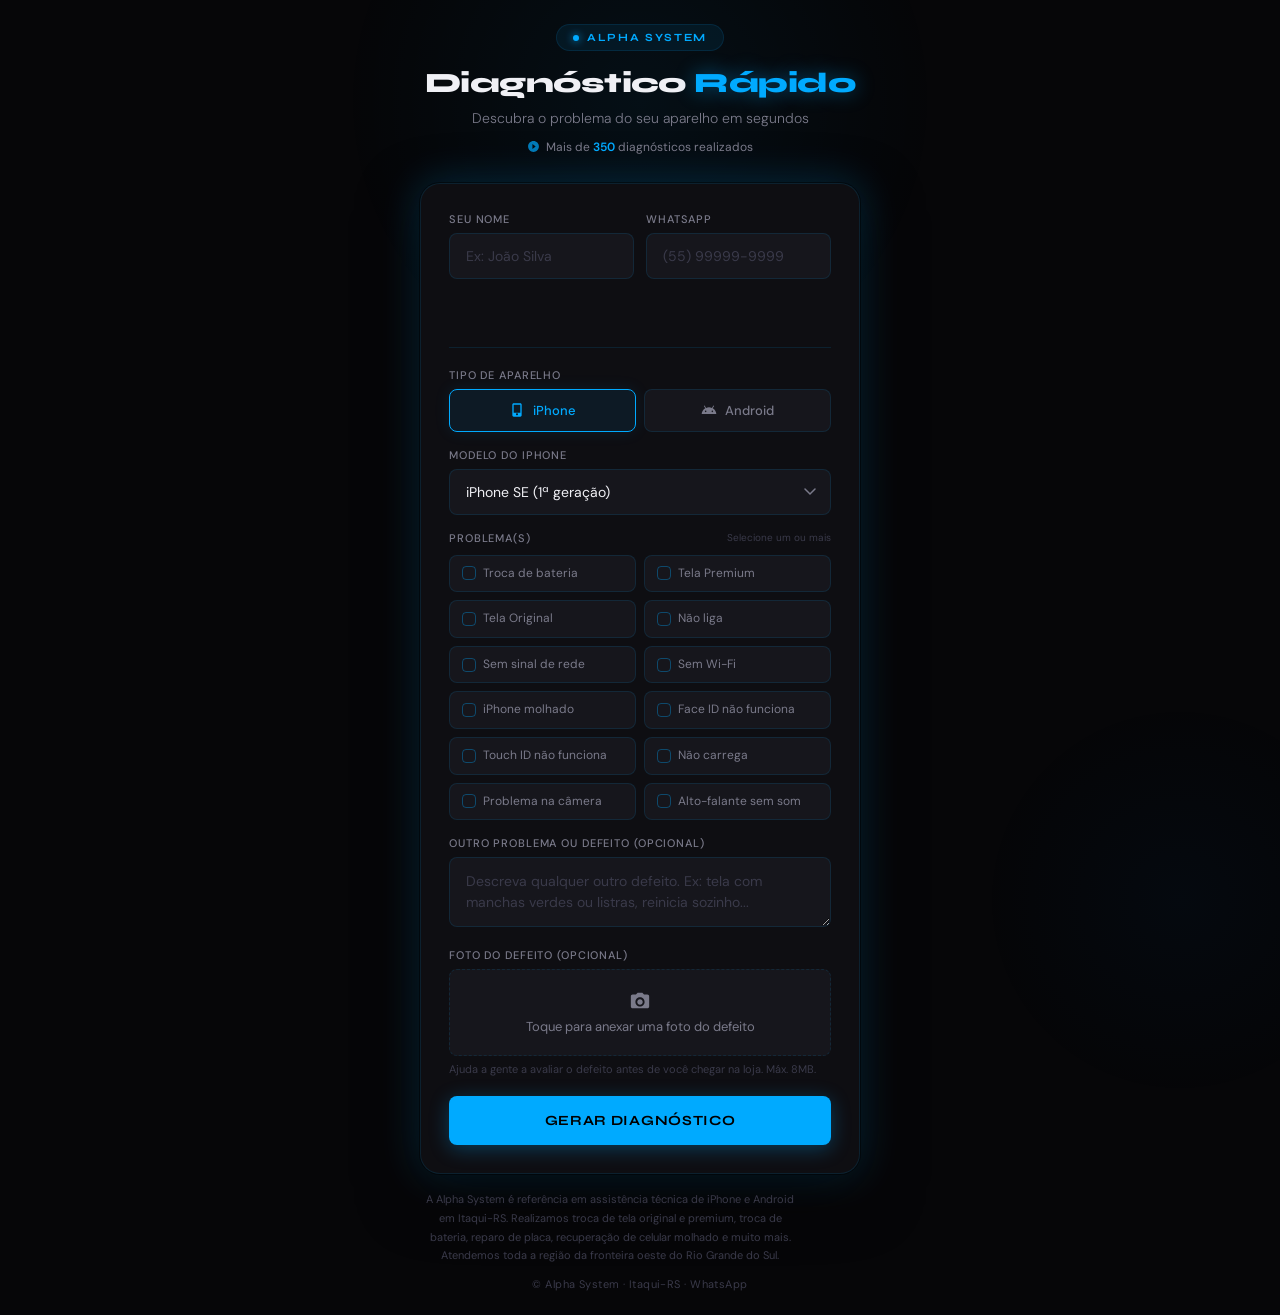
==== commit 74975781: "refactor: separa CSS e JS do index.html Move o bloco <style> para styles.css e o <script> para app.j" ====
--- a/index.html
+++ b/index.html
@@ -24,700 +24,8 @@
 <link rel="preconnect" href="https://fonts.googleapis.com">
 <link rel="preconnect" href="https://fonts.gstatic.com" crossorigin>
 <link href="https://fonts.googleapis.com/css2?family=Syne:wght@400;600;700;800&family=DM+Sans:wght@300;400;500&display=swap" rel="stylesheet">
-
-<style>
-  :root {
-    --bg: #060608;
-    --surface: #0e0e12;
-    --surface2: #16161c;
-    --border: rgba(0, 170, 255, 0.12);
-    --border-hover: rgba(0, 170, 255, 0.35);
-    --blue: #00aaff;
-    --blue-dim: rgba(0, 170, 255, 0.08);
-    --blue-glow: rgba(0, 170, 255, 0.25);
-    --blue-glow-strong: rgba(0, 170, 255, 0.45);
-    --text: #f0f0f5;
-    --text-muted: #7a7a8a;
-    --text-dim: #3a3a4a;
-    --green: #25D366;
-    --red: #ff4d6a;
-    --radius: 14px;
-    --radius-sm: 8px;
-  }
-
-  * { box-sizing: border-box; margin: 0; padding: 0; }
-
-  body {
-    font-family: 'DM Sans', sans-serif;
-    background: var(--bg);
-    color: var(--text);
-    min-height: 100vh;
-    display: flex;
-    flex-direction: column;
-    align-items: center;
-    justify-content: center;
-    padding: 24px 16px;
-    position: relative;
-    overflow-x: hidden;
-  }
-
-  body::before {
-    content: '';
-    position: fixed;
-    top: -200px;
-    left: 50%;
-    transform: translateX(-50%);
-    width: 600px;
-    height: 600px;
-    background: radial-gradient(circle, rgba(0,170,255,0.06) 0%, transparent 70%);
-    pointer-events: none;
-    z-index: 0;
-  }
-
-  body::after {
-    content: '';
-    position: fixed;
-    bottom: -200px;
-    right: -100px;
-    width: 400px;
-    height: 400px;
-    background: radial-gradient(circle, rgba(0,100,200,0.04) 0%, transparent 70%);
-    pointer-events: none;
-    z-index: 0;
-  }
-
-  .wrapper {
-    width: 100%;
-    max-width: 440px;
-    position: relative;
-    z-index: 1;
-    animation: fadeUp 0.6s ease both;
-  }
-
-  @keyframes fadeUp {
-    from { opacity: 0; transform: translateY(24px); }
-    to   { opacity: 1; transform: translateY(0); }
-  }
-
-  .header { text-align: center; margin-bottom: 28px; }
-
-  .logo-badge {
-    display: inline-flex;
-    align-items: center;
-    gap: 8px;
-    background: var(--blue-dim);
-    border: 1px solid var(--border);
-    border-radius: 100px;
-    padding: 6px 16px;
-    margin-bottom: 16px;
-    font-family: 'Syne', sans-serif;
-    font-size: 11px;
-    font-weight: 700;
-    letter-spacing: 0.15em;
-    text-transform: uppercase;
-    color: var(--blue);
-  }
-
-  .logo-badge::before {
-    content: '';
-    width: 6px;
-    height: 6px;
-    background: var(--blue);
-    border-radius: 50%;
-    box-shadow: 0 0 8px var(--blue);
-    animation: pulse 2s ease infinite;
-  }
-
-  @keyframes pulse {
-    0%, 100% { opacity: 1; box-shadow: 0 0 8px var(--blue); }
-    50% { opacity: 0.5; box-shadow: 0 0 4px var(--blue); }
-  }
-
-  .header h1 {
-    font-family: 'Syne', sans-serif;
-    font-size: 28px;
-    font-weight: 800;
-    color: var(--text);
-    letter-spacing: -0.02em;
-    line-height: 1.2;
-  }
-
-  .header h1 span { color: var(--blue); text-shadow: 0 0 20px var(--blue-glow-strong); }
-
-  .header p { margin-top: 8px; font-size: 14px; color: var(--text-muted); font-weight: 300; }
-
-  .counter-bar {
-    display: flex;
-    align-items: center;
-    justify-content: center;
-    gap: 6px;
-    margin-top: 12px;
-    font-size: 12px;
-    color: var(--text-muted);
-  }
-
-  .counter-bar strong { color: var(--blue); font-weight: 600; }
-  .counter-bar svg { width: 13px; height: 13px; fill: var(--blue); opacity: 0.7; }
-
-  .card {
-    background: var(--surface);
-    border: 1px solid var(--border);
-    border-radius: 20px;
-    padding: 28px;
-    box-shadow: 0 0 0 1px rgba(0,0,0,0.5), 0 20px 60px rgba(0,0,0,0.5), 0 0 40px var(--blue-glow);
-    transition: box-shadow 0.4s ease;
-  }
-
-  .card:hover {
-    box-shadow: 0 0 0 1px rgba(0,0,0,0.5), 0 20px 60px rgba(0,0,0,0.6), 0 0 60px var(--blue-glow-strong);
-  }
-
-  .form-group { margin-bottom: 16px; }
-
-  .form-row {
-    display: grid;
-    grid-template-columns: 1fr 1fr;
-    gap: 12px;
-    margin-bottom: 16px;
-  }
-
-  label {
-    display: block;
-    font-size: 11px;
-    font-weight: 500;
-    letter-spacing: 0.08em;
-    text-transform: uppercase;
-    color: var(--text-muted);
-    margin-bottom: 7px;
-  }
-
-  input, select, textarea {
-    width: 100%;
-    padding: 13px 16px;
-    background: var(--surface2);
-    border: 1px solid var(--border);
-    border-radius: var(--radius-sm);
-    color: var(--text);
-    font-family: 'DM Sans', sans-serif;
-    font-size: 14px;
-    outline: none;
-    transition: border-color 0.2s, box-shadow 0.2s, background 0.2s;
-    appearance: none;
-    -webkit-appearance: none;
-  }
-
-  textarea { resize: vertical; min-height: 60px; line-height: 1.5; }
-
-  select {
-    background-image: url("data:image/svg+xml,%3Csvg xmlns='http://www.w3.org/2000/svg' width='12' height='8' viewBox='0 0 12 8'%3E%3Cpath d='M1 1l5 5 5-5' stroke='%237a7a8a' stroke-width='1.5' fill='none' stroke-linecap='round'/%3E%3C/svg%3E");
-    background-repeat: no-repeat;
-    background-position: right 14px center;
-    padding-right: 36px;
-    cursor: pointer;
-  }
-
-  input::placeholder, textarea::placeholder { color: var(--text-dim); }
-
-  input:focus, select:focus, textarea:focus {
-    border-color: var(--blue);
-    background: #12121a;
-    box-shadow: 0 0 0 3px rgba(0,170,255,0.1);
-  }
-
-  input.error { border-color: var(--red); box-shadow: 0 0 0 3px rgba(255,77,106,0.1); }
-
-  .perguntas-wrap { margin-bottom: 16px; }
-
-  .pergunta-bloco {
-    background: var(--surface2);
-    border: 1px solid var(--border);
-    border-radius: var(--radius-sm);
-    padding: 12px 14px;
-    margin-bottom: 8px;
-  }
-
-  .pergunta-origem {
-    font-size: 10px;
-    font-weight: 700;
-    letter-spacing: 0.08em;
-    text-transform: uppercase;
-    color: var(--blue);
-    margin-bottom: 8px;
-  }
-
-  .pergunta-label { font-size: 12.5px; color: var(--text); margin: 8px 0 6px; }
-
-  .pergunta-opts { display: flex; flex-wrap: wrap; gap: 6px; }
-
-  .pergunta-opt {
-    padding: 6px 11px;
-    background: var(--surface);
-    border: 1px solid var(--border);
-    border-radius: 100px;
-    color: var(--text-muted);
-    font-size: 11.5px;
-    cursor: pointer;
-    transition: all 0.15s;
-    user-select: none;
-  }
-
-  .pergunta-opt:hover { border-color: var(--border-hover); color: var(--text); }
-
-  .pergunta-opt.active {
-    background: var(--blue-dim);
-    border-color: var(--blue);
-    color: var(--blue);
-  }
-
-  .device-toggle { display: grid; grid-template-columns: 1fr 1fr; gap: 8px; margin-bottom: 16px; }
-
-  .device-btn {
-    padding: 12px;
-    background: var(--surface2);
-    border: 1px solid var(--border);
-    border-radius: var(--radius-sm);
-    color: var(--text-muted);
-    font-family: 'DM Sans', sans-serif;
-    font-size: 13px;
-    font-weight: 500;
-    cursor: pointer;
-    transition: all 0.2s;
-    display: flex;
-    align-items: center;
-    justify-content: center;
-    gap: 8px;
-  }
-
-  .device-btn:hover { border-color: var(--border-hover); color: var(--text); }
-
-  .device-btn.active {
-    background: var(--blue-dim);
-    border-color: var(--blue);
-    color: var(--blue);
-    box-shadow: 0 0 16px rgba(0,170,255,0.1);
-  }
-
-  .device-btn svg { width: 16px; height: 16px; fill: currentColor; }
-
-  .divider { height: 1px; background: var(--border); margin: 20px 0; }
-
-  .problems-header {
-    display: flex;
-    align-items: center;
-    justify-content: space-between;
-    margin-bottom: 10px;
-  }
-
-  .problems-header span {
-    font-size: 11px;
-    font-weight: 500;
-    letter-spacing: 0.08em;
-    text-transform: uppercase;
-    color: var(--text-muted);
-  }
-
-  .problems-header small { font-size: 10px; color: var(--text-dim); }
-
-  .problems-grid {
-    display: grid;
-    grid-template-columns: 1fr 1fr;
-    gap: 8px;
-    margin-bottom: 16px;
-    border-radius: var(--radius-sm);
-    transition: outline 0.2s;
-  }
-
-  .problem-chip {
-    padding: 10px 12px;
-    background: var(--surface2);
-    border: 1px solid var(--border);
-    border-radius: var(--radius-sm);
-    color: var(--text-muted);
-    font-size: 12px;
-    cursor: pointer;
-    transition: all 0.18s;
-    user-select: none;
-    display: flex;
-    align-items: center;
-    gap: 7px;
-    line-height: 1.3;
-  }
-
-  .problem-chip:hover { border-color: var(--border-hover); color: var(--text); }
-
-  .problem-chip.selected {
-    background: var(--blue-dim);
-    border-color: var(--blue);
-    color: var(--text);
-  }
-
-  .chip-check {
-    width: 14px;
-    height: 14px;
-    border: 1.5px solid var(--border-hover);
-    border-radius: 4px;
-    flex-shrink: 0;
-    display: flex;
-    align-items: center;
-    justify-content: center;
-    transition: all 0.18s;
-  }
-
-  .problem-chip.selected .chip-check {
-    background: var(--blue);
-    border-color: var(--blue);
-  }
-
-  .problem-chip.selected .chip-check::after {
-    content: '';
-    width: 8px;
-    height: 5px;
-    border-left: 1.5px solid #000;
-    border-bottom: 1.5px solid #000;
-    transform: rotate(-45deg) translateY(-1px);
-  }
-
-  .field-collapsible {
-    overflow: hidden;
-    max-height: 0;
-    opacity: 0;
-    transition: max-height 0.35s ease, opacity 0.25s ease;
-    margin-bottom: 0;
-  }
-
-  .field-collapsible.visible { max-height: 120px; opacity: 1; margin-bottom: 16px; }
-
-  .foto-upload-area {
-    display: flex;
-    flex-direction: column;
-    align-items: center;
-    gap: 6px;
-    border: 1px dashed var(--border);
-    border-radius: var(--radius-sm);
-    padding: 20px 16px;
-    background: var(--surface2);
-    cursor: pointer;
-    transition: border-color 0.15s, background 0.15s;
-    text-align: center;
-  }
-
-  .foto-upload-area:hover { border-color: var(--border-hover); background: #12121a; }
-  .foto-upload-area svg { width: 22px; height: 22px; fill: var(--text-muted); }
-  .foto-upload-area span { font-size: 13px; color: var(--text-muted); }
-
-  .foto-preview-wrap { position: relative; display: none; }
-
-  .foto-preview-wrap img {
-    width: 100%;
-    max-height: 200px;
-    object-fit: cover;
-    border-radius: var(--radius-sm);
-    border: 1px solid var(--border);
-    display: block;
-  }
-
-  .foto-remove-btn {
-    position: absolute;
-    top: 8px;
-    right: 8px;
-    width: 26px;
-    height: 26px;
-    border-radius: 50%;
-    background: rgba(0,0,0,0.65);
-    border: 1px solid rgba(255,255,255,0.2);
-    color: #fff;
-    cursor: pointer;
-    display: flex;
-    align-items: center;
-    justify-content: center;
-    font-size: 14px;
-    line-height: 1;
-    padding: 0;
-  }
-
-  .foto-hint { font-size: 11px; color: var(--text-dim); margin-top: 6px; }
-
-  .error-msg {
-    display: flex;
-    align-items: center;
-    gap: 6px;
-    color: var(--red);
-    font-size: 12px;
-    margin-bottom: 12px;
-    opacity: 0;
-    transform: translateY(-4px);
-    transition: opacity 0.2s, transform 0.2s;
-  }
-
-  .error-msg.visible { opacity: 1; transform: translateY(0); }
-
-  .btn-submit {
-    width: 100%;
-    padding: 16px;
-    background: var(--blue);
-    color: #000;
-    border: none;
-    border-radius: var(--radius-sm);
-    font-family: 'Syne', sans-serif;
-    font-size: 14px;
-    font-weight: 700;
-    letter-spacing: 0.05em;
-    text-transform: uppercase;
-    cursor: pointer;
-    position: relative;
-    overflow: hidden;
-    transition: transform 0.15s, box-shadow 0.2s, opacity 0.2s;
-    box-shadow: 0 4px 20px rgba(0,170,255,0.3);
-    margin-top: 4px;
-  }
-
-  .btn-submit:hover:not(:disabled) { transform: translateY(-1px); box-shadow: 0 8px 30px rgba(0,170,255,0.45); }
-  .btn-submit:active:not(:disabled) { transform: translateY(0); }
-  .btn-submit:disabled { opacity: 0.7; cursor: not-allowed; }
-  .btn-submit .btn-text { transition: opacity 0.2s; }
-
-  .btn-submit .btn-loading {
-    position: absolute;
-    inset: 0;
-    display: flex;
-    align-items: center;
-    justify-content: center;
-    gap: 8px;
-    opacity: 0;
-    transition: opacity 0.2s;
-  }
-
-  .btn-submit.loading .btn-text { opacity: 0; }
-  .btn-submit.loading .btn-loading { opacity: 1; }
-
-  .spinner {
-    width: 16px;
-    height: 16px;
-    border: 2px solid rgba(0,0,0,0.3);
-    border-top-color: #000;
-    border-radius: 50%;
-    animation: spin 0.7s linear infinite;
-  }
-
-  @keyframes spin { to { transform: rotate(360deg); } }
-
-  /* Confirmação animada */
-  .confirm-overlay {
-    display: none;
-    flex-direction: column;
-    align-items: center;
-    justify-content: center;
-    padding: 32px 20px;
-    animation: fadeUp 0.4s ease both;
-  }
-
-  .confirm-overlay.visible { display: flex; }
-
-  .checkmark-circle {
-    width: 64px;
-    height: 64px;
-    border-radius: 50%;
-    background: rgba(0,170,255,0.1);
-    border: 2px solid var(--blue);
-    display: flex;
-    align-items: center;
-    justify-content: center;
-    margin-bottom: 16px;
-    animation: popIn 0.4s cubic-bezier(0.175, 0.885, 0.32, 1.275) both;
-    box-shadow: 0 0 30px rgba(0,170,255,0.3);
-  }
-
-  @keyframes popIn {
-    from { transform: scale(0.5); opacity: 0; }
-    to   { transform: scale(1); opacity: 1; }
-  }
-
-  .checkmark-circle svg {
-    width: 28px;
-    height: 28px;
-    stroke: var(--blue);
-    stroke-width: 2.5;
-    fill: none;
-    stroke-dasharray: 50;
-    stroke-dashoffset: 50;
-    animation: drawCheck 0.4s ease 0.25s forwards;
-  }
-
-  @keyframes drawCheck { to { stroke-dashoffset: 0; } }
-
-  .confirm-title {
-    font-family: 'Syne', sans-serif;
-    font-size: 18px;
-    font-weight: 700;
-    margin-bottom: 6px;
-    text-align: center;
-  }
-
-  .confirm-sub { font-size: 13px; color: var(--text-muted); text-align: center; line-height: 1.6; }
-
-  /* Resultado */
-  .result {
-    margin-top: 20px;
-    background: linear-gradient(135deg, rgba(0,170,255,0.05), rgba(0,80,180,0.05));
-    border: 1px solid var(--border);
-    border-radius: var(--radius);
-    padding: 20px;
-    display: none;
-    animation: resultIn 0.4s ease both;
-  }
-
-  @keyframes resultIn {
-    from { opacity: 0; transform: translateY(10px); }
-    to   { opacity: 1; transform: translateY(0); }
-  }
-
-  .result-label {
-    font-size: 10px;
-    font-weight: 600;
-    letter-spacing: 0.12em;
-    text-transform: uppercase;
-    color: var(--blue);
-    margin-bottom: 4px;
-  }
-
-  .result-value { font-size: 14px; color: var(--text); line-height: 1.6; margin-bottom: 14px; }
-
-  .result-row { display: grid; grid-template-columns: 1fr 1fr; gap: 12px; margin-bottom: 16px; }
-
-  .result-chip {
-    background: var(--surface2);
-    border: 1px solid var(--border);
-    border-radius: var(--radius-sm);
-    padding: 10px 14px;
-  }
-
-  .result-chip .result-label { margin-bottom: 2px; }
-  .result-chip .result-value { font-size: 13px; font-weight: 500; margin-bottom: 0; }
-
-  .horario-badge {
-    display: flex;
-    align-items: center;
-    gap: 6px;
-    background: rgba(0,170,255,0.06);
-    border: 1px solid var(--border);
-    border-radius: 6px;
-    padding: 8px 12px;
-    margin-bottom: 14px;
-    font-size: 12px;
-    color: var(--text-muted);
-  }
-
-  .horario-badge svg { width: 13px; height: 13px; fill: var(--blue); flex-shrink: 0; }
-
-  .local-badge {
-    display: flex;
-    align-items: center;
-    gap: 6px;
-    background: rgba(0,170,255,0.04);
-    border: 1px solid var(--border);
-    border-radius: 6px;
-    padding: 8px 12px;
-    margin-bottom: 14px;
-    font-size: 12px;
-    color: var(--text-muted);
-  }
-
-  .local-badge svg { width: 13px; height: 13px; fill: var(--blue); flex-shrink: 0; }
-
-  .send-status {
-    display: flex;
-    align-items: center;
-    gap: 6px;
-    font-size: 11px;
-    margin-bottom: 12px;
-    opacity: 0;
-    transition: opacity 0.3s;
-  }
-
-  .send-status.visible { opacity: 1; }
-  .send-status.ok { color: #4ade80; }
-  .send-status.fail { color: var(--text-muted); }
-  .send-status svg { width: 13px; height: 13px; fill: currentColor; }
-
-  .btn-whatsapp {
-    display: flex;
-    align-items: center;
-    justify-content: center;
-    gap: 10px;
-    width: 100%;
-    padding: 15px;
-    background: var(--green);
-    color: white;
-    text-decoration: none;
-    border-radius: var(--radius-sm);
-    font-family: 'Syne', sans-serif;
-    font-size: 13px;
-    font-weight: 700;
-    letter-spacing: 0.05em;
-    text-transform: uppercase;
-    transition: transform 0.15s, box-shadow 0.2s;
-    box-shadow: 0 4px 16px rgba(37,211,102,0.25);
-  }
-
-  .btn-whatsapp:hover { transform: translateY(-1px); box-shadow: 0 8px 24px rgba(37,211,102,0.35); }
-  .btn-whatsapp svg { width: 18px; height: 18px; fill: white; flex-shrink: 0; }
-
-  .btn-reset {
-    width: 100%;
-    padding: 12px;
-    background: transparent;
-    border: 1px solid var(--border);
-    border-radius: var(--radius-sm);
-    color: var(--text-muted);
-    font-family: 'DM Sans', sans-serif;
-    font-size: 13px;
-    cursor: pointer;
-    margin-top: 10px;
-    transition: all 0.2s;
-  }
-
-  .btn-reset:hover { border-color: var(--border-hover); color: var(--text); }
-
-  .seo-text {
-    margin-top: 16px;
-    font-size: 11px;
-    color: var(--text-dim);
-    text-align: center;
-    line-height: 1.7;
-    max-width: 380px;
-  }
-
-  .footer {
-    text-align: center;
-    margin-top: 12px;
-    font-size: 11px;
-    color: var(--text-dim);
-    letter-spacing: 0.04em;
-  }
-
-  .footer a { color: var(--text-dim); text-decoration: none; }
-  .footer a:hover { color: var(--text-muted); }
-
-  .problema-bloco { margin-bottom: 14px; padding-bottom: 14px; border-bottom: 1px solid var(--border); }
-  .problema-bloco:last-child { border-bottom: none; margin-bottom: 0; padding-bottom: 0; }
-
-  .result-greeting {
-    font-family: 'Syne', sans-serif;
-    font-size: 15px;
-    font-weight: 700;
-    margin-bottom: 16px;
-    color: var(--text);
-  }
-
-  .result-greeting span { color: var(--blue); }
-
-  @media (max-width: 420px) {
-    .card { padding: 22px 18px; }
-    .header h1 { font-size: 24px; }
-    .form-row { grid-template-columns: 1fr; }
-    .problems-grid { grid-template-columns: 1fr; }
-  }
-</style>
+<link rel="stylesheet" href="/styles.css">
+
 </head>
 <body>
 
@@ -910,556 +218,7 @@
   </div>
 </div>
 
-<script>
-const SCRIPT_URL = "https://script.google.com/macros/s/AKfycbzYVp0UBoKy9eiPNdUePPsUZr-i2aIm9qL4NYgBwVvb8ictv3Umkdy5K4dOd73KlAFg/exec";
-
-const SUPABASE_URL = "https://fyaikiqpayijjnewsscn.supabase.co";
-const SUPABASE_KEY = "eyJhbGciOiJIUzI1NiIsInR5cCI6IkpXVCJ9.eyJpc3MiOiJzdXBhYmFzZSIsInJlZiI6ImZ5YWlraXFwYXlpampuZXdzc2NuIiwicm9sZSI6ImFub24iLCJpYXQiOjE3Nzk0NjAwNTQsImV4cCI6MjA5NTAzNjA1NH0.Tf_sofoEGosU7aLJM9ilZnNQg68sGF84qHwWBE4W9OQ";
-
-const CONTADOR_BASE = 350;
-
-function salvarLeadSupabase(dados) {
-  return fetch(`${SUPABASE_URL}/rest/v1/diagnosticos`, {
-    method: 'POST',
-    headers: {
-      'apikey': SUPABASE_KEY,
-      'Authorization': `Bearer ${SUPABASE_KEY}`,
-      'Content-Type': 'application/json',
-      'Prefer': 'return=minimal'
-    },
-    body: JSON.stringify(dados)
-  });
-}
-
-let tipoAtual = 'iphone';
-let problemasSelecionados = new Set();
-let respostas = {};
-let fotoArquivo = null;
-
-function onFotoSelecionada(event) {
-  const file = event.target.files[0];
-  if (!file) return;
-  if (!file.type.startsWith('image/')) {
-    alert('Selecione um arquivo de imagem.');
-    event.target.value = '';
-    return;
-  }
-  if (file.size > 8 * 1024 * 1024) {
-    alert('A imagem deve ter até 8MB.');
-    event.target.value = '';
-    return;
-  }
-  fotoArquivo = file;
-  const reader = new FileReader();
-  reader.onload = e => {
-    document.getElementById('fotoPreviewImg').src = e.target.result;
-    document.getElementById('fotoPreviewWrap').style.display = 'block';
-    document.getElementById('fotoUploadArea').style.display = 'none';
-  };
-  reader.readAsDataURL(file);
-}
-
-function removerFoto() {
-  fotoArquivo = null;
-  document.getElementById('fotoInput').value = '';
-  document.getElementById('fotoPreviewWrap').style.display = 'none';
-  document.getElementById('fotoUploadArea').style.display = 'flex';
-}
-
-async function uploadFotoSupabase(file) {
-  const controller = new AbortController();
-  const timeoutId = setTimeout(() => controller.abort(), 12000);
-  try {
-    const ext = (file.name.split('.').pop() || 'jpg').toLowerCase().replace(/[^a-z0-9]/g, '') || 'jpg';
-    const path = `${Date.now()}-${Math.random().toString(36).slice(2, 8)}.${ext}`;
-    const res = await fetch(`${SUPABASE_URL}/storage/v1/object/diagnosticos-fotos/${path}`, {
-      method: 'POST',
-      headers: {
-        'apikey': SUPABASE_KEY,
-        'Authorization': `Bearer ${SUPABASE_KEY}`,
-        'Content-Type': file.type || 'application/octet-stream'
-      },
-      body: file,
-      signal: controller.signal
-    });
-    if (!res.ok) return null;
-    return `${SUPABASE_URL}/storage/v1/object/public/diagnosticos-fotos/${path}`;
-  } catch (e) {
-    return null;
-  } finally {
-    clearTimeout(timeoutId);
-  }
-}
-
-const PROBLEMAS_IPHONE = [
-  'Troca de bateria','Tela Premium','Tela Original','Não liga','Sem sinal de rede',
-  'Sem Wi-Fi','iPhone molhado','Face ID não funciona','Touch ID não funciona','Não carrega',
-  'Problema na câmera','Alto-falante sem som'
-];
-
-const PROBLEMAS_ANDROID = [
-  'Troca de bateria','Troca de tela','Não liga','Sem sinal de rede',
-  'Sem Wi-Fi','Celular molhado','Não carrega','Problema na câmera','Alto-falante sem som'
-];
-
-const PROBLEMAS_COM_TEMPO = ['Não liga','sinal','Wi-Fi','Face ID','Touch ID','molhado','carrega','câmera','Alto-falante'];
-
-function animarContador() {
-  const el = document.getElementById('contador');
-  let n = CONTADOR_BASE - 20;
-  const iv = setInterval(() => {
-    n += 2;
-    el.textContent = n;
-    if (n >= CONTADOR_BASE) { el.textContent = CONTADOR_BASE; clearInterval(iv); }
-  }, 40);
-
-  // Busca contagem real do Supabase
-  fetch(`${SUPABASE_URL}/rest/v1/diagnosticos?select=id`, {
-    headers: {
-      'apikey': SUPABASE_KEY,
-      'Authorization': `Bearer ${SUPABASE_KEY}`,
-      'Prefer': 'count=exact',
-      'Range': '0-0'
-    }
-  }).then(r => {
-    const total = parseInt(r.headers.get('content-range')?.split('/')[1] || '0');
-    const exibir = CONTADOR_BASE + total;
-    el.textContent = exibir;
-  }).catch(() => {});
-}
-animarContador();
-
-function setTipo(tipo) {
-  tipoAtual = tipo;
-  problemasSelecionados.clear();
-  respostas = {};
-  document.getElementById('btn-iphone').classList.toggle('active', tipo === 'iphone');
-  document.getElementById('btn-android').classList.toggle('active', tipo === 'android');
-  document.getElementById('iphoneCampos').style.display = tipo === 'iphone' ? 'block' : 'none';
-  document.getElementById('androidCampos').style.display = tipo === 'android' ? 'block' : 'none';
-  renderProblemas(tipo === 'iphone' ? PROBLEMAS_IPHONE : PROBLEMAS_ANDROID);
-  renderPerguntas();
-  document.getElementById('resultado').style.display = 'none';
-  document.getElementById('resultado').innerHTML = '';
-  document.getElementById('tempo').value = '';
-  document.getElementById('outroProblema').value = '';
-  verificarTempo();
-}
-
-function renderProblemas(lista) {
-  document.getElementById('problemasGrid').innerHTML = lista.map(p => `
-    <div class="problem-chip" onclick="toggleProblema(this,'${p}')">
-      <div class="chip-check"></div>${p}
-    </div>
-  `).join('');
-}
-
-function toggleProblema(el, p) {
-  if (problemasSelecionados.has(p)) {
-    problemasSelecionados.delete(p);
-    el.classList.remove('selected');
-    Object.keys(respostas).forEach(k => { if (k.startsWith(p + '||')) delete respostas[k]; });
-  } else {
-    problemasSelecionados.add(p);
-    el.classList.add('selected');
-  }
-  verificarTempo();
-  renderPerguntas();
-}
-
-function verificarTempo() {
-  const campo = document.getElementById('campoTempo');
-  const mostrar = [...problemasSelecionados].some(p => PROBLEMAS_COM_TEMPO.some(k => p.includes(k)));
-  campo.classList.toggle('visible', mostrar);
-}
-
-function perguntasDoProblema(p, tipo) {
-  // iPhone
-  if (tipo === 'iphone') {
-    if (p === 'Tela Premium') return [
-      { q:'O toque ainda responde?', opts:['Sim','Não','Em partes'] },
-      { q:'Como está a imagem?', opts:['Só o vidro trincou','Manchas ou listras','Tela preta'] }
-    ];
-    if (p === 'Tela Original') return [
-      { q:'O toque ainda responde?', opts:['Sim','Não','Em partes'] },
-      { q:'Como está a imagem?', opts:['Só o vidro trincou','Manchas ou listras','Tela preta'] }
-    ];
-    if (p.includes('Não liga')) return [
-      { q:'A tela chega a dar algum sinal?', opts:['Aparece a maçã','Pisca e apaga','Nada, apagada'] },
-      { q:'Esquenta ao conectar o carregador?', opts:['Sim','Não'] }
-    ];
-    if (p.includes('carrega')) return [
-      { q:'Carrega em algum cabo?', opts:['Nenhum','Só alguns cabos','Só forçando o cabo'] },
-      { q:'Aparece o raio mas a % não sobe?', opts:['Sim','Não'] }
-    ];
-    if (p.includes('molhado')) return [
-      { q:'Há quanto tempo molhou?', opts:['Hoje','Alguns dias','Mais de uma semana'] },
-      { q:'Ainda dá sinal de vida?', opts:['Liga normal','Liga com falhas','Não liga'] }
-    ];
-    if (p.includes('Face ID')) return [
-      { q:'Teve troca de tela, queda ou molhou antes?', opts:['Sim','Não'] }
-    ];
-    if (p.includes('Touch ID')) return [
-      { q:'O botão home funciona fisicamente?', opts:['Sim','Não'] },
-      { q:'Quando parou de funcionar?', opts:['Do nada','Após queda','Após troca de tela'] }
-    ];
-    if (p.includes('bateria')) return [
-      { q:'Saúde da bateria?', opts:['Acima de 80%','70–79%','Abaixo de 70%','Não sei'] },
-      { q:'Desliga sozinho mesmo com carga?', opts:['Sim','Não'] }
-    ];
-    if (p.includes('sinal') || p.includes('Wi-Fi')) return [
-      { q:'Começou depois de quê?', opts:['Atualização','Queda ou molhou','Do nada'] }
-    ];
-    if (p.includes('câmera')) return [
-      { q:'Qual câmera e o que acontece?', opts:['Traseira embaçada','Frontal','App fecha / tela preta'] }
-    ];
-  }
-
-  // Android
-  if (tipo === 'android') {
-    if (p.includes('Troca de tela')) return [
-      { q:'O toque ainda responde?', opts:['Sim','Não','Em partes'] },
-      { q:'Como está a imagem?', opts:['Só o vidro trincou','Manchas ou listras','Tela preta'] }
-    ];
-    if (p.includes('bateria')) return [
-      { q:'Desliga sozinho mesmo com carga?', opts:['Sim','Não'] },
-      { q:'Há quanto tempo está assim?', opts:['Alguns dias','Semanas','Mais de 1 mês'] }
-    ];
-    if (p.includes('Não liga')) return [
-      { q:'A tela chega a dar sinal?', opts:['Acende e apaga','Vibra mas apaga','Nada'] },
-      { q:'Esquenta ao carregar?', opts:['Sim','Não'] }
-    ];
-    if (p.includes('carrega')) return [
-      { q:'Carrega em algum cabo?', opts:['Nenhum','Só alguns cabos','Só forçando'] },
-      { q:'Aparece ícone de carga na tela?', opts:['Sim','Não'] }
-    ];
-    if (p.includes('molhado')) return [
-      { q:'Há quanto tempo molhou?', opts:['Hoje','Alguns dias','Mais de uma semana'] },
-      { q:'Ainda dá sinal de vida?', opts:['Liga normal','Liga com falhas','Não liga'] }
-    ];
-    if (p.includes('sinal') || p.includes('Wi-Fi')) return [
-      { q:'Começou depois de quê?', opts:['Atualização','Queda ou molhou','Do nada'] }
-    ];
-    if (p.includes('câmera')) return [
-      { q:'Qual câmera com problema?', opts:['Traseira embaçada','Frontal','App fecha / tela preta'] }
-    ];
-  }
-
-  return [];
-}
-
-function renderPerguntas() {
-  const cont = document.getElementById('perguntasContainer');
-  let html = '';
-  [...problemasSelecionados].forEach(prob => {
-    const qs = perguntasDoProblema(prob, tipoAtual);
-    if (!qs.length) return;
-    html += `<div class="pergunta-bloco"><div class="pergunta-origem">${prob}</div>`;
-    qs.forEach((item, qi) => {
-      html += `<div class="pergunta-label">${item.q}</div><div class="pergunta-opts">`;
-      item.opts.forEach(opt => {
-        const active = respostas[prob + '||' + qi] === opt ? ' active' : '';
-        html += `<div class="pergunta-opt${active}" onclick="selecionarResposta(this,'${prob}',${qi},'${opt}')">${opt}</div>`;
-      });
-      html += `</div>`;
-    });
-    html += `</div>`;
-  });
-  cont.innerHTML = html;
-}
-
-function selecionarResposta(el, prob, qi, opt) {
-  respostas[prob + '||' + qi] = opt;
-  el.parentElement.querySelectorAll('.pergunta-opt').forEach(o => o.classList.remove('active'));
-  el.classList.add('active');
-}
-
-function respostasDoProblema(p) {
-  const out = [];
-  perguntasDoProblema(p, tipoAtual).forEach((item, qi) => {
-    const ans = respostas[p + '||' + qi];
-    if (ans) out.push(item.q + ' ' + ans);
-  });
-  return out;
-}
-
-function esc(s) {
-  return String(s).replace(/[&<>"]/g, c => ({ '&':'&amp;','<':'&lt;','>':'&gt;','"':'&quot;' }[c]));
-}
-
-document.getElementById('telefone').addEventListener('input', function(e) {
-  let v = e.target.value.replace(/\D/g, '').slice(0, 11);
-  if (v.length > 6) {
-    v = v.length === 11
-      ? `(${v.slice(0,2)}) ${v.slice(2,7)}-${v.slice(7)}`
-      : `(${v.slice(0,2)}) ${v.slice(2,6)}-${v.slice(6)}`;
-  } else if (v.length > 2) {
-    v = `(${v.slice(0,2)}) ${v.slice(2)}`;
-  } else if (v.length > 0) {
-    v = `(${v}`;
-  }
-  e.target.value = v;
-});
-
-// Preços por modelo — tela: Premium | tela_original: Original
-const PRECOS_IPHONE = {
-  'iPhone SE (1ª geração)': { tela: 'R$ 250',   tela_original: 'R$ 450',   bateria: 'R$ 200' },
-  'iPhone SE (2ª geração)': { tela: 'R$ 300',   tela_original: 'R$ 500',   bateria: 'R$ 200' },
-  'iPhone SE (3ª geração)': { tela: 'R$ 300',   tela_original: 'R$ 500',   bateria: 'R$ 200' },
-  'iPhone X':               { tela: 'R$ 400',   tela_original: 'R$ 700',   bateria: 'R$ 250' },
-  'iPhone XR':              { tela: 'R$ 400',   tela_original: 'R$ 700',   bateria: 'R$ 250' },
-  'iPhone XS':              { tela: 'R$ 400',   tela_original: 'R$ 750',   bateria: 'R$ 250' },
-  'iPhone XS Max':          { tela: 'R$ 400',   tela_original: 'R$ 750',   bateria: 'R$ 250' },
-  'iPhone 11':              { tela: 'R$ 450',   tela_original: 'R$ 800',   bateria: 'R$ 250' },
-  'iPhone 11 Pro':          { tela: 'R$ 500',   tela_original: 'R$ 900',   bateria: 'R$ 300' },
-  'iPhone 11 Pro Max':      { tela: 'R$ 500',   tela_original: 'R$ 900',   bateria: 'R$ 300' },
-  'iPhone 12 mini':         { tela: 'R$ 550',   tela_original: 'R$ 950',   bateria: 'R$ 350' },
-  'iPhone 12':              { tela: 'R$ 550',   tela_original: 'R$ 950',   bateria: 'R$ 350' },
-  'iPhone 12 Pro':          { tela: 'R$ 550',   tela_original: 'R$ 1.000', bateria: 'R$ 350' },
-  'iPhone 12 Pro Max':      { tela: 'R$ 600',   tela_original: 'R$ 1.050', bateria: 'R$ 350' },
-  'iPhone 13 mini':         { tela: 'R$ 850',   tela_original: 'R$ 1.400', bateria: 'R$ 400' },
-  'iPhone 13':              { tela: 'R$ 850',   tela_original: 'R$ 1.400', bateria: 'R$ 400' },
-  'iPhone 13 Pro':          { tela: 'R$ 1.200', tela_original: 'R$ 2.000', bateria: 'R$ 450' },
-  'iPhone 13 Pro Max':      { tela: 'R$ 1.200', tela_original: 'R$ 2.000', bateria: 'R$ 450' },
-  'iPhone 14':              { tela: 'R$ 850',   tela_original: 'R$ 1.500', bateria: 'R$ 400' },
-  'iPhone 14 Plus':         { tela: 'R$ 850',   tela_original: 'R$ 1.500', bateria: 'R$ 400' },
-  'iPhone 14 Pro':          { tela: 'R$ 1.250', tela_original: 'R$ 2.100', bateria: 'R$ 450' },
-  'iPhone 14 Pro Max':      { tela: 'R$ 1.250', tela_original: 'R$ 2.100', bateria: 'R$ 450' },
-  'iPhone 15':              { tela: 'R$ 950',   tela_original: 'R$ 1.700', bateria: 'R$ 450' },
-  'iPhone 15 Plus':         { tela: 'R$ 950',   tela_original: 'R$ 1.700', bateria: 'R$ 450' },
-  'iPhone 15 Pro':          { tela: 'R$ 1.550', tela_original: 'R$ 2.500', bateria: 'R$ 450' },
-  'iPhone 15 Pro Max':      { tela: 'R$ 1.550', tela_original: 'R$ 2.500', bateria: 'R$ 450' },
-  'iPhone 16':              { tela: 'R$ 1.200', tela_original: 'R$ 2.000', bateria: 'R$ 450' },
-  'iPhone 16 Plus':         { tela: 'R$ 1.200', tela_original: 'R$ 2.000', bateria: 'R$ 450' },
-  'iPhone 16 Pro':          { tela: 'R$ 1.850', tela_original: 'R$ 2.800', bateria: 'R$ 450' },
-  'iPhone 16 Pro Max':      { tela: 'R$ 1.850', tela_original: 'R$ 2.800', bateria: 'R$ 450' }
-};
-
-function aplicarPrecoModelo(info, p, tipo, modelo) {
-  if (!info || tipo !== 'iphone' || !modelo) return info;
-  const precos = PRECOS_IPHONE[modelo];
-  if (!precos) return info;
-  if (p === 'Tela Original' && precos.tela_original) return { ...info, v: precos.tela_original };
-  if (p === 'Tela Premium'  && precos.tela)          return { ...info, v: precos.tela };
-  if (p.includes('bateria') && precos.bateria)        return { ...info, v: precos.bateria };
-  return info;
-}
-
-function getDiag(p, tipo) {
-  if (tipo === 'android') {
-    if (p.includes('bateria'))       return { d:'A bateria do aparelho pode estar desgastada, causando descarga rápida ou desligamentos inesperados. A substituição resolve o problema e melhora o desempenho.', v:'R$ 150 a R$ 300', pr:'Até 1 hora' };
-    if (p.includes('Troca de tela')) return { d:'A tela está danificada ou trincada, podendo comprometer o uso do aparelho. A substituição é necessária para restaurar o funcionamento e a estética.', v:'R$ 250 a R$ 750', pr:'De 1 a 3 horas' };
-    if (p.includes('Não liga'))      return { d:'O aparelho não está ligando. Pode estar relacionado à bateria, falha de carregamento ou curto-circuito na placa-mãe. É necessária análise para identificar a causa.', v:'R$ 150 a R$ 600', pr:'1 a 3 dias' };
-    if (p.includes('carrega'))       return { d:'Falha no carregamento, podendo ser no conector de carga ou no circuito interno da placa-mãe. Realizamos testes para identificar e resolver o problema.', v:'R$ 90 a R$ 350', pr:'Até 1 dia' };
-    if (p.includes('sinal'))         return { d:'O aparelho não está reconhecendo sinal de rede. Pode estar relacionado a configurações do sistema ou falhas na placa-mãe. É necessária análise para identificar a causa.', v:'R$ 150 a R$ 500', pr:'1 a 2 dias' };
-    if (p.includes('Wi-Fi'))         return { d:'Problemas no Wi-Fi. Pode ser configuração do sistema, antenas com falhas ou defeito na placa-mãe. É necessária análise mais aprofundada.', v:'R$ 150 a R$ 350', pr:'1 a 2 dias' };
-    if (p.includes('molhado'))       return { d:'O aparelho teve contato com líquido. É essencial limpeza interna imediata para evitar danos maiores. Neste caso, o tempo é determinante para a recuperação.', v:'R$ 150 a R$ 400', pr:'1 a 3 dias' };
-    if (p.includes('câmera'))        return { d:'A câmera apresenta falhas, está embaçada ou inoperante. Pode precisar de substituição para voltar ao funcionamento normal.', v:'R$ 150 a R$ 350', pr:'Até 1 dia' };
-    if (p.includes('Alto'))          return { d:'O aparelho está com falhas no áudio. Pode ser necessária limpeza ou troca do alto-falante.', v:'R$ 50 a R$ 200', pr:'Até 1 dia' };
-  } else {
-    if (p.includes('bateria'))    return { d:'A bateria do seu iPhone apresenta desgaste natural ou falha, causando descarregamento rápido ou desligamentos inesperados. A substituição resolve o problema e melhora o desempenho.', v:'R$ 250 a R$ 550', pr:'60 a 120 minutos' };
-    if (p === 'Tela Premium')     return { d:'A tela do seu iPhone está danificada, trincada ou com falhas no toque. A substituição por tela Premium restaura o funcionamento e a estética do aparelho com excelente qualidade de imagem.', v:'R$ 250 a R$ 1.850', pr:'60 a 120 minutos' };
-    if (p === 'Tela Original')    return { d:'A tela do seu iPhone está danificada, trincada ou com falhas no toque. A substituição por tela Original Apple garante fidelidade total às especificações de fábrica.', v:'R$ 450 a R$ 2.800', pr:'60 a 120 minutos' };
-    if (p.includes('Não liga'))   return { d:'Seu iPhone não está ligando. Isso pode estar relacionado à bateria, ao sistema de carregamento ou a curto-circuito na placa-mãe. Realizamos testes para identificar a causa exata.', v:'R$ 300 a R$ 900', pr:'1 a 3 dias' };
-    if (p.includes('sinal'))      return { d:'O aparelho não está reconhecendo sinal de rede. Pode estar relacionado a configurações, componentes internos ou defeito na placa-mãe. É necessária análise mais aprofundada.', v:'R$ 250 a R$ 600', pr:'1 a 2 dias' };
-    if (p.includes('Wi-Fi'))      return { d:'Problemas no Wi-Fi. Pode ser configuração do sistema, antenas com falhas ou defeito na placa-mãe. É necessária análise mais aprofundada.', v:'R$ 150 a R$ 350', pr:'1 a 2 dias' };
-    if (p.includes('molhado'))    return { d:'O aparelho teve contato com líquido, o que pode causar falhas progressivas ou imediatas. É essencial realizar limpeza interna e análise completa para evitar danos maiores.', v:'R$ 150 a R$ 600', pr:'1 a 3 dias' };
-    if (p.includes('Face ID'))    return { d:'O Face ID não está funcionando corretamente. Pode estar relacionado a sensores ou componentes internos. Realizamos análise completa para identificar e corrigir o problema.', v:'R$ 300 a R$ 800', pr:'1 a 2 dias' };
-    if (p.includes('Touch ID'))   return { d:'O Touch ID (leitor de impressão digital) não está respondendo. Pode estar relacionado ao botão home, cabo conector ou software. Realizamos diagnóstico completo para identificar a causa.', v:'R$ 150 a R$ 450', pr:'1 dia' };
-    if (p.includes('carrega'))    return { d:'O iPhone apresenta falha ao carregar ou conexão instável. Pode estar relacionado ao conector de carga ou a defeito na placa-mãe. É necessária análise mais aprofundada.', v:'R$ 250 a R$ 500', pr:'1 dia' };
-    if (p.includes('câmera'))     return { d:'A câmera apresenta falhas, como imagem embaçada ou sem funcionamento. Pode ser necessário substituir o componente.', v:'R$ 250 a R$ 700', pr:'1 dia' };
-    if (p.includes('Alto'))       return { d:'O som do aparelho está baixo, falhando ou sem funcionar. Pode ser necessária limpeza ou substituição do alto-falante.', v:'R$ 150 a R$ 350', pr:'1 dia' };
-  }
-  return null;
-}
-
-function isHorarioComercial() {
-  const h = new Date().getHours(), d = new Date().getDay();
-  return d >= 1 && d <= 6 && h >= 9 && h < 18;
-}
-
-function gerarDiagnostico() {
-  const nome = document.getElementById('nome').value.trim();
-  const telefone = document.getElementById('telefone').value.trim();
-  const erroEl = document.getElementById('erro');
-
-  if (!nome || telefone.replace(/\D/g,'').length < 10) {
-    erroEl.classList.add('visible');
-    if (!nome) document.getElementById('nome').classList.add('error');
-    if (telefone.replace(/\D/g,'').length < 10) document.getElementById('telefone').classList.add('error');
-    return;
-  }
-
-  const outro = document.getElementById('outroProblema').value.trim();
-  if (problemasSelecionados.size === 0 && !outro) {
-    const grid = document.getElementById('problemasGrid');
-    grid.style.outline = '1.5px solid var(--red)';
-    grid.style.borderRadius = '8px';
-    setTimeout(() => { grid.style.outline = ''; }, 2000);
-    return;
-  }
-
-  erroEl.classList.remove('visible');
-  document.getElementById('nome').classList.remove('error');
-  document.getElementById('telefone').classList.remove('error');
-
-  const modeloAndroidVal = document.getElementById('modeloAndroid').value.trim();
-  const modelo = tipoAtual === 'iphone'
-    ? document.getElementById('modelo').value
-    : (document.getElementById('marca').value + (modeloAndroidVal ? ' ' + modeloAndroidVal : ''));
-  const tempo = document.getElementById('tempo').value;
-  const problemasArr = [...problemasSelecionados];
-  const primeiroNome = nome.split(' ')[0];
-
-  const btn = document.getElementById('btnSubmit');
-  btn.classList.add('loading');
-  btn.disabled = true;
-
-  setTimeout(async () => {
-    btn.classList.remove('loading');
-    btn.disabled = false;
-
-    document.getElementById('formSection').style.display = 'none';
-    document.getElementById('confirmOverlay').classList.add('visible');
-
-    const fotoUrl = fotoArquivo ? await uploadFotoSupabase(fotoArquivo) : null;
-
-    const diagnosticos = problemasArr
-      .map(p => ({ p, info: aplicarPrecoModelo(getDiag(p, tipoAtual), p, tipoAtual, modelo), det: respostasDoProblema(p) }))
-      .filter(x => x.info);
-
-    const linhasResumo = diagnosticos.map(({ p, det }) => p + (det.length ? ' — ' + det.join('; ') : ''));
-    if (outro) linhasResumo.push('Outro defeito relatado: ' + outro);
-    const resumoTexto = linhasResumo.join(' | ');
-
-    const problemasLista = [...problemasArr];
-    if (outro) problemasLista.push('Outro defeito');
-    const problemasField = problemasLista.join(', ');
-
-    let sendOk = null;
-    fetch(SCRIPT_URL, {
-      method: 'POST',
-      body: JSON.stringify({ nome, telefone, modelo, problema: problemasField, diagnostico: resumoTexto, foto: fotoUrl || '' })
-    }).then(() => { sendOk = true; }).catch(() => { sendOk = false; });
-
-    salvarLeadSupabase({
-      nome, telefone, tipo: tipoAtual, modelo,
-      problemas: problemasField, diagnostico: resumoTexto, foto_url: fotoUrl
-    }).catch(() => {});
-
-    setTimeout(() => {
-      document.getElementById('confirmOverlay').classList.remove('visible');
-      document.getElementById('confirmOverlay').style.display = 'none';
-
-      let msgItens = diagnosticos.map(({ p, info, det }, i) => {
-        let bloco = `*${i+1}. ${p}*\n${info.d}\nValor: ${info.v} | Prazo: ${info.pr}`;
-        if (det.length) bloco += `\nDetalhes: ${det.join('; ')}`;
-        return bloco;
-      }).join('\n\n');
-      if (outro) msgItens += (msgItens ? '\n\n' : '') + `*Outro defeito:*\n${outro}`;
-
-      const mensagem = `Olá! Fiz um diagnóstico no Alpha System:\n\nNome: ${nome}\nWhatsApp: ${telefone}\nAparelho: ${modelo}${tempo ? '\nHá quanto tempo: ' + tempo : ''}\n\n${msgItens}${fotoUrl ? '\n\nFoto do defeito: ' + fotoUrl : ''}`;
-      const link = `https://wa.me/5555991269300?text=${encodeURIComponent(mensagem)}`;
-
-      const horario = isHorarioComercial()
-        ? 'Estamos em horário de atendimento — resposta em até 30 minutos.'
-        : 'Fora do horário comercial. Atendemos seg–sáb, das 9h às 18h.';
-
-      let itensHTML = diagnosticos.map(({ p, info, det }) => `
-            <div class="problema-bloco">
-              <div class="result-label">${p}</div>
-              <div class="result-value">${info.d}</div>
-              ${det.length ? `<div class="result-value" style="font-size:12px;color:var(--text-muted)">${det.join(' · ')}</div>` : ''}
-              <div class="result-row">
-                <div class="result-chip">
-                  <div class="result-label">Valor estimado</div>
-                  <div class="result-value">${info.v}</div>
-                </div>
-                <div class="result-chip">
-                  <div class="result-label">Prazo</div>
-                  <div class="result-value">${info.pr}</div>
-                </div>
-              </div>
-            </div>
-          `).join('');
-      if (outro) itensHTML += `
-            <div class="problema-bloco">
-              <div class="result-label">Outro defeito relatado</div>
-              <div class="result-value">${esc(outro)}</div>
-              <div class="result-value" style="font-size:12px;color:var(--text-muted)">Vamos analisar e te passar o orçamento certo no WhatsApp.</div>
-            </div>`;
-      if (fotoUrl) itensHTML += `
-            <div class="problema-bloco">
-              <div class="result-label">Foto enviada</div>
-              <img src="${fotoUrl}" alt="Foto do defeito" style="max-width:100%;border-radius:var(--radius-sm);border:1px solid var(--border);margin-top:4px;display:block;">
-            </div>`;
-      if (!itensHTML) itensHTML = '<div class="result-value">Entre em contato para mais detalhes.</div>';
-
-      const resultado = document.getElementById('resultado');
-      resultado.style.display = 'block';
-      resultado.innerHTML = `
-        <div class="send-status ${sendOk !== false ? 'ok' : 'fail'} visible">
-          <svg viewBox="0 0 16 16"><path d="M8 0a8 8 0 100 16A8 8 0 008 0zm3.5 6.5l-4 4a.75.75 0 01-1.06 0l-2-2a.75.75 0 011.06-1.06L7 8.94l3.47-3.47a.75.75 0 011.06 1.06z"/></svg>
-          ${sendOk !== false ? 'Dados registrados com sucesso' : 'Diagnóstico gerado — dados serão enviados ao abrir o WhatsApp'}
-        </div>
-        <div class="result-greeting">Olá, <span>${esc(primeiroNome)}</span>! Aqui está seu diagnóstico:</div>
-        ${itensHTML}
-        <div class="horario-badge">
-          <svg viewBox="0 0 24 24"><path d="M12 2C6.48 2 2 6.48 2 12s4.48 10 10 10 10-4.48 10-10S17.52 2 12 2zm.5 5v5.25l4.5 2.67-.75 1.23L11 13V7h1.5z"/></svg>
-          ${horario}
-        </div>
-        <div class="local-badge">
-          <svg viewBox="0 0 24 24"><path d="M12 2C8.13 2 5 5.13 5 9c0 5.25 7 13 7 13s7-7.75 7-13c0-3.87-3.13-7-7-7zm0 9.5c-1.38 0-2.5-1.12-2.5-2.5s1.12-2.5 2.5-2.5 2.5 1.12 2.5 2.5-1.12 2.5-2.5 2.5z"/></svg>
-          Esquina dos Correios — Itaqui/RS · Seg–Sáb, 9h às 18h
-        </div>
-        <a class="btn-whatsapp" href="${link}" target="_blank">
-          <svg viewBox="0 0 24 24"><path d="M17.472 14.382c-.297-.149-1.758-.867-2.03-.967-.273-.099-.471-.148-.67.15-.197.297-.767.966-.94 1.164-.173.199-.347.223-.644.075-.297-.15-1.255-.463-2.39-1.475-.883-.788-1.48-1.761-1.653-2.059-.173-.297-.018-.458.13-.606.134-.133.298-.347.446-.52.149-.174.198-.298.298-.497.099-.198.05-.371-.025-.52-.075-.149-.669-1.612-.916-2.207-.242-.579-.487-.5-.669-.51-.173-.008-.371-.01-.57-.01-.198 0-.52.074-.792.372-.272.297-1.04 1.016-1.04 2.479 0 1.462 1.065 2.875 1.213 3.074.149.198 2.096 3.2 5.077 4.487.709.306 1.262.489 1.694.625.712.227 1.36.195 1.871.118.571-.085 1.758-.719 2.006-1.413.248-.694.248-1.289.173-1.413-.074-.124-.272-.198-.57-.347m-5.421 7.403h-.004a9.87 9.87 0 01-5.031-1.378l-.361-.214-3.741.982.998-3.648-.235-.374a9.86 9.86 0 01-1.51-5.26c.001-5.45 4.436-9.884 9.888-9.884 2.64 0 5.122 1.03 6.988 2.898a9.825 9.825 0 012.893 6.994c-.003 5.45-4.437 9.884-9.885 9.884m8.413-18.297A11.815 11.815 0 0012.05 0C5.495 0 .16 5.335.157 11.892c0 2.096.547 4.142 1.588 5.945L.057 24l6.305-1.654a11.882 11.882 0 005.683 1.448h.005c6.554 0 11.89-5.335 11.893-11.893a11.821 11.821 0 00-3.48-8.413z"/></svg>
-          Falar no WhatsApp
-        </a>
-        <button class="btn-reset" onclick="resetar()">Fazer novo diagnóstico</button>
-      `;
-
-      resultado.scrollIntoView({ behavior: 'smooth', block: 'start' });
-    }, 1800);
-  }, 900);
-}
-
-function resetar() {
-  problemasSelecionados.clear();
-  respostas = {};
-  document.getElementById('resultado').style.display = 'none';
-  document.getElementById('resultado').innerHTML = '';
-  document.getElementById('confirmOverlay').style.display = '';
-  document.getElementById('confirmOverlay').classList.remove('visible');
-  document.getElementById('formSection').style.display = '';
-  document.getElementById('nome').value = '';
-  document.getElementById('telefone').value = '';
-  document.getElementById('tempo').value = '';
-  document.getElementById('outroProblema').value = '';
-  document.getElementById('modeloAndroid').value = '';
-  document.getElementById('erro').classList.remove('visible');
-  removerFoto();
-  renderProblemas(tipoAtual === 'iphone' ? PROBLEMAS_IPHONE : PROBLEMAS_ANDROID);
-  renderPerguntas();
-  verificarTempo();
-  window.scrollTo({ top: 0, behavior: 'smooth' });
-}
-
-document.getElementById('nome').addEventListener('input', function() {
-  this.classList.remove('error');
-  document.getElementById('erro').classList.remove('visible');
-});
-document.getElementById('telefone').addEventListener('input', function() {
-  this.classList.remove('error');
-  document.getElementById('erro').classList.remove('visible');
-});
-
-renderProblemas(PROBLEMAS_IPHONE);
-
-if ('serviceWorker' in navigator) {
-  window.addEventListener('load', () => navigator.serviceWorker.register('/sw.js').catch(() => {}));
-}
-</script>
+<script src="/app.js"></script>
 
 </body>
 </html>
--- a/styles.css
+++ b/styles.css
@@ -0,0 +1,691 @@
+  :root {
+    --bg: #060608;
+    --surface: #0e0e12;
+    --surface2: #16161c;
+    --border: rgba(0, 170, 255, 0.12);
+    --border-hover: rgba(0, 170, 255, 0.35);
+    --blue: #00aaff;
+    --blue-dim: rgba(0, 170, 255, 0.08);
+    --blue-glow: rgba(0, 170, 255, 0.25);
+    --blue-glow-strong: rgba(0, 170, 255, 0.45);
+    --text: #f0f0f5;
+    --text-muted: #7a7a8a;
+    --text-dim: #3a3a4a;
+    --green: #25D366;
+    --red: #ff4d6a;
+    --radius: 14px;
+    --radius-sm: 8px;
+  }
+
+  * { box-sizing: border-box; margin: 0; padding: 0; }
+
+  body {
+    font-family: 'DM Sans', sans-serif;
+    background: var(--bg);
+    color: var(--text);
+    min-height: 100vh;
+    display: flex;
+    flex-direction: column;
+    align-items: center;
+    justify-content: center;
+    padding: 24px 16px;
+    position: relative;
+    overflow-x: hidden;
+  }
+
+  body::before {
+    content: '';
+    position: fixed;
+    top: -200px;
+    left: 50%;
+    transform: translateX(-50%);
+    width: 600px;
+    height: 600px;
+    background: radial-gradient(circle, rgba(0,170,255,0.06) 0%, transparent 70%);
+    pointer-events: none;
+    z-index: 0;
+  }
+
+  body::after {
+    content: '';
+    position: fixed;
+    bottom: -200px;
+    right: -100px;
+    width: 400px;
+    height: 400px;
+    background: radial-gradient(circle, rgba(0,100,200,0.04) 0%, transparent 70%);
+    pointer-events: none;
+    z-index: 0;
+  }
+
+  .wrapper {
+    width: 100%;
+    max-width: 440px;
+    position: relative;
+    z-index: 1;
+    animation: fadeUp 0.6s ease both;
+  }
+
+  @keyframes fadeUp {
+    from { opacity: 0; transform: translateY(24px); }
+    to   { opacity: 1; transform: translateY(0); }
+  }
+
+  .header { text-align: center; margin-bottom: 28px; }
+
+  .logo-badge {
+    display: inline-flex;
+    align-items: center;
+    gap: 8px;
+    background: var(--blue-dim);
+    border: 1px solid var(--border);
+    border-radius: 100px;
+    padding: 6px 16px;
+    margin-bottom: 16px;
+    font-family: 'Syne', sans-serif;
+    font-size: 11px;
+    font-weight: 700;
+    letter-spacing: 0.15em;
+    text-transform: uppercase;
+    color: var(--blue);
+  }
+
+  .logo-badge::before {
+    content: '';
+    width: 6px;
+    height: 6px;
+    background: var(--blue);
+    border-radius: 50%;
+    box-shadow: 0 0 8px var(--blue);
+    animation: pulse 2s ease infinite;
+  }
+
+  @keyframes pulse {
+    0%, 100% { opacity: 1; box-shadow: 0 0 8px var(--blue); }
+    50% { opacity: 0.5; box-shadow: 0 0 4px var(--blue); }
+  }
+
+  .header h1 {
+    font-family: 'Syne', sans-serif;
+    font-size: 28px;
+    font-weight: 800;
+    color: var(--text);
+    letter-spacing: -0.02em;
+    line-height: 1.2;
+  }
+
+  .header h1 span { color: var(--blue); text-shadow: 0 0 20px var(--blue-glow-strong); }
+
+  .header p { margin-top: 8px; font-size: 14px; color: var(--text-muted); font-weight: 300; }
+
+  .counter-bar {
+    display: flex;
+    align-items: center;
+    justify-content: center;
+    gap: 6px;
+    margin-top: 12px;
+    font-size: 12px;
+    color: var(--text-muted);
+  }
+
+  .counter-bar strong { color: var(--blue); font-weight: 600; }
+  .counter-bar svg { width: 13px; height: 13px; fill: var(--blue); opacity: 0.7; }
+
+  .card {
+    background: var(--surface);
+    border: 1px solid var(--border);
+    border-radius: 20px;
+    padding: 28px;
+    box-shadow: 0 0 0 1px rgba(0,0,0,0.5), 0 20px 60px rgba(0,0,0,0.5), 0 0 40px var(--blue-glow);
+    transition: box-shadow 0.4s ease;
+  }
+
+  .card:hover {
+    box-shadow: 0 0 0 1px rgba(0,0,0,0.5), 0 20px 60px rgba(0,0,0,0.6), 0 0 60px var(--blue-glow-strong);
+  }
+
+  .form-group { margin-bottom: 16px; }
+
+  .form-row {
+    display: grid;
+    grid-template-columns: 1fr 1fr;
+    gap: 12px;
+    margin-bottom: 16px;
+  }
+
+  label {
+    display: block;
+    font-size: 11px;
+    font-weight: 500;
+    letter-spacing: 0.08em;
+    text-transform: uppercase;
+    color: var(--text-muted);
+    margin-bottom: 7px;
+  }
+
+  input, select, textarea {
+    width: 100%;
+    padding: 13px 16px;
+    background: var(--surface2);
+    border: 1px solid var(--border);
+    border-radius: var(--radius-sm);
+    color: var(--text);
+    font-family: 'DM Sans', sans-serif;
+    font-size: 14px;
+    outline: none;
+    transition: border-color 0.2s, box-shadow 0.2s, background 0.2s;
+    appearance: none;
+    -webkit-appearance: none;
+  }
+
+  textarea { resize: vertical; min-height: 60px; line-height: 1.5; }
+
+  select {
+    background-image: url("data:image/svg+xml,%3Csvg xmlns='http://www.w3.org/2000/svg' width='12' height='8' viewBox='0 0 12 8'%3E%3Cpath d='M1 1l5 5 5-5' stroke='%237a7a8a' stroke-width='1.5' fill='none' stroke-linecap='round'/%3E%3C/svg%3E");
+    background-repeat: no-repeat;
+    background-position: right 14px center;
+    padding-right: 36px;
+    cursor: pointer;
+  }
+
+  input::placeholder, textarea::placeholder { color: var(--text-dim); }
+
+  input:focus, select:focus, textarea:focus {
+    border-color: var(--blue);
+    background: #12121a;
+    box-shadow: 0 0 0 3px rgba(0,170,255,0.1);
+  }
+
+  input.error { border-color: var(--red); box-shadow: 0 0 0 3px rgba(255,77,106,0.1); }
+
+  .perguntas-wrap { margin-bottom: 16px; }
+
+  .pergunta-bloco {
+    background: var(--surface2);
+    border: 1px solid var(--border);
+    border-radius: var(--radius-sm);
+    padding: 12px 14px;
+    margin-bottom: 8px;
+  }
+
+  .pergunta-origem {
+    font-size: 10px;
+    font-weight: 700;
+    letter-spacing: 0.08em;
+    text-transform: uppercase;
+    color: var(--blue);
+    margin-bottom: 8px;
+  }
+
+  .pergunta-label { font-size: 12.5px; color: var(--text); margin: 8px 0 6px; }
+
+  .pergunta-opts { display: flex; flex-wrap: wrap; gap: 6px; }
+
+  .pergunta-opt {
+    padding: 6px 11px;
+    background: var(--surface);
+    border: 1px solid var(--border);
+    border-radius: 100px;
+    color: var(--text-muted);
+    font-size: 11.5px;
+    cursor: pointer;
+    transition: all 0.15s;
+    user-select: none;
+  }
+
+  .pergunta-opt:hover { border-color: var(--border-hover); color: var(--text); }
+
+  .pergunta-opt.active {
+    background: var(--blue-dim);
+    border-color: var(--blue);
+    color: var(--blue);
+  }
+
+  .device-toggle { display: grid; grid-template-columns: 1fr 1fr; gap: 8px; margin-bottom: 16px; }
+
+  .device-btn {
+    padding: 12px;
+    background: var(--surface2);
+    border: 1px solid var(--border);
+    border-radius: var(--radius-sm);
+    color: var(--text-muted);
+    font-family: 'DM Sans', sans-serif;
+    font-size: 13px;
+    font-weight: 500;
+    cursor: pointer;
+    transition: all 0.2s;
+    display: flex;
+    align-items: center;
+    justify-content: center;
+    gap: 8px;
+  }
+
+  .device-btn:hover { border-color: var(--border-hover); color: var(--text); }
+
+  .device-btn.active {
+    background: var(--blue-dim);
+    border-color: var(--blue);
+    color: var(--blue);
+    box-shadow: 0 0 16px rgba(0,170,255,0.1);
+  }
+
+  .device-btn svg { width: 16px; height: 16px; fill: currentColor; }
+
+  .divider { height: 1px; background: var(--border); margin: 20px 0; }
+
+  .problems-header {
+    display: flex;
+    align-items: center;
+    justify-content: space-between;
+    margin-bottom: 10px;
+  }
+
+  .problems-header span {
+    font-size: 11px;
+    font-weight: 500;
+    letter-spacing: 0.08em;
+    text-transform: uppercase;
+    color: var(--text-muted);
+  }
+
+  .problems-header small { font-size: 10px; color: var(--text-dim); }
+
+  .problems-grid {
+    display: grid;
+    grid-template-columns: 1fr 1fr;
+    gap: 8px;
+    margin-bottom: 16px;
+    border-radius: var(--radius-sm);
+    transition: outline 0.2s;
+  }
+
+  .problem-chip {
+    padding: 10px 12px;
+    background: var(--surface2);
+    border: 1px solid var(--border);
+    border-radius: var(--radius-sm);
+    color: var(--text-muted);
+    font-size: 12px;
+    cursor: pointer;
+    transition: all 0.18s;
+    user-select: none;
+    display: flex;
+    align-items: center;
+    gap: 7px;
+    line-height: 1.3;
+  }
+
+  .problem-chip:hover { border-color: var(--border-hover); color: var(--text); }
+
+  .problem-chip.selected {
+    background: var(--blue-dim);
+    border-color: var(--blue);
+    color: var(--text);
+  }
+
+  .chip-check {
+    width: 14px;
+    height: 14px;
+    border: 1.5px solid var(--border-hover);
+    border-radius: 4px;
+    flex-shrink: 0;
+    display: flex;
+    align-items: center;
+    justify-content: center;
+    transition: all 0.18s;
+  }
+
+  .problem-chip.selected .chip-check {
+    background: var(--blue);
+    border-color: var(--blue);
+  }
+
+  .problem-chip.selected .chip-check::after {
+    content: '';
+    width: 8px;
+    height: 5px;
+    border-left: 1.5px solid #000;
+    border-bottom: 1.5px solid #000;
+    transform: rotate(-45deg) translateY(-1px);
+  }
+
+  .field-collapsible {
+    overflow: hidden;
+    max-height: 0;
+    opacity: 0;
+    transition: max-height 0.35s ease, opacity 0.25s ease;
+    margin-bottom: 0;
+  }
+
+  .field-collapsible.visible { max-height: 120px; opacity: 1; margin-bottom: 16px; }
+
+  .foto-upload-area {
+    display: flex;
+    flex-direction: column;
+    align-items: center;
+    gap: 6px;
+    border: 1px dashed var(--border);
+    border-radius: var(--radius-sm);
+    padding: 20px 16px;
+    background: var(--surface2);
+    cursor: pointer;
+    transition: border-color 0.15s, background 0.15s;
+    text-align: center;
+  }
+
+  .foto-upload-area:hover { border-color: var(--border-hover); background: #12121a; }
+  .foto-upload-area svg { width: 22px; height: 22px; fill: var(--text-muted); }
+  .foto-upload-area span { font-size: 13px; color: var(--text-muted); }
+
+  .foto-preview-wrap { position: relative; display: none; }
+
+  .foto-preview-wrap img {
+    width: 100%;
+    max-height: 200px;
+    object-fit: cover;
+    border-radius: var(--radius-sm);
+    border: 1px solid var(--border);
+    display: block;
+  }
+
+  .foto-remove-btn {
+    position: absolute;
+    top: 8px;
+    right: 8px;
+    width: 26px;
+    height: 26px;
+    border-radius: 50%;
+    background: rgba(0,0,0,0.65);
+    border: 1px solid rgba(255,255,255,0.2);
+    color: #fff;
+    cursor: pointer;
+    display: flex;
+    align-items: center;
+    justify-content: center;
+    font-size: 14px;
+    line-height: 1;
+    padding: 0;
+  }
+
+  .foto-hint { font-size: 11px; color: var(--text-dim); margin-top: 6px; }
+
+  .error-msg {
+    display: flex;
+    align-items: center;
+    gap: 6px;
+    color: var(--red);
+    font-size: 12px;
+    margin-bottom: 12px;
+    opacity: 0;
+    transform: translateY(-4px);
+    transition: opacity 0.2s, transform 0.2s;
+  }
+
+  .error-msg.visible { opacity: 1; transform: translateY(0); }
+
+  .btn-submit {
+    width: 100%;
+    padding: 16px;
+    background: var(--blue);
+    color: #000;
+    border: none;
+    border-radius: var(--radius-sm);
+    font-family: 'Syne', sans-serif;
+    font-size: 14px;
+    font-weight: 700;
+    letter-spacing: 0.05em;
+    text-transform: uppercase;
+    cursor: pointer;
+    position: relative;
+    overflow: hidden;
+    transition: transform 0.15s, box-shadow 0.2s, opacity 0.2s;
+    box-shadow: 0 4px 20px rgba(0,170,255,0.3);
+    margin-top: 4px;
+  }
+
+  .btn-submit:hover:not(:disabled) { transform: translateY(-1px); box-shadow: 0 8px 30px rgba(0,170,255,0.45); }
+  .btn-submit:active:not(:disabled) { transform: translateY(0); }
+  .btn-submit:disabled { opacity: 0.7; cursor: not-allowed; }
+  .btn-submit .btn-text { transition: opacity 0.2s; }
+
+  .btn-submit .btn-loading {
+    position: absolute;
+    inset: 0;
+    display: flex;
+    align-items: center;
+    justify-content: center;
+    gap: 8px;
+    opacity: 0;
+    transition: opacity 0.2s;
+  }
+
+  .btn-submit.loading .btn-text { opacity: 0; }
+  .btn-submit.loading .btn-loading { opacity: 1; }
+
+  .spinner {
+    width: 16px;
+    height: 16px;
+    border: 2px solid rgba(0,0,0,0.3);
+    border-top-color: #000;
+    border-radius: 50%;
+    animation: spin 0.7s linear infinite;
+  }
+
+  @keyframes spin { to { transform: rotate(360deg); } }
+
+  /* Confirmação animada */
+  .confirm-overlay {
+    display: none;
+    flex-direction: column;
+    align-items: center;
+    justify-content: center;
+    padding: 32px 20px;
+    animation: fadeUp 0.4s ease both;
+  }
+
+  .confirm-overlay.visible { display: flex; }
+
+  .checkmark-circle {
+    width: 64px;
+    height: 64px;
+    border-radius: 50%;
+    background: rgba(0,170,255,0.1);
+    border: 2px solid var(--blue);
+    display: flex;
+    align-items: center;
+    justify-content: center;
+    margin-bottom: 16px;
+    animation: popIn 0.4s cubic-bezier(0.175, 0.885, 0.32, 1.275) both;
+    box-shadow: 0 0 30px rgba(0,170,255,0.3);
+  }
+
+  @keyframes popIn {
+    from { transform: scale(0.5); opacity: 0; }
+    to   { transform: scale(1); opacity: 1; }
+  }
+
+  .checkmark-circle svg {
+    width: 28px;
+    height: 28px;
+    stroke: var(--blue);
+    stroke-width: 2.5;
+    fill: none;
+    stroke-dasharray: 50;
+    stroke-dashoffset: 50;
+    animation: drawCheck 0.4s ease 0.25s forwards;
+  }
+
+  @keyframes drawCheck { to { stroke-dashoffset: 0; } }
+
+  .confirm-title {
+    font-family: 'Syne', sans-serif;
+    font-size: 18px;
+    font-weight: 700;
+    margin-bottom: 6px;
+    text-align: center;
+  }
+
+  .confirm-sub { font-size: 13px; color: var(--text-muted); text-align: center; line-height: 1.6; }
+
+  /* Resultado */
+  .result {
+    margin-top: 20px;
+    background: linear-gradient(135deg, rgba(0,170,255,0.05), rgba(0,80,180,0.05));
+    border: 1px solid var(--border);
+    border-radius: var(--radius);
+    padding: 20px;
+    display: none;
+    animation: resultIn 0.4s ease both;
+  }
+
+  @keyframes resultIn {
+    from { opacity: 0; transform: translateY(10px); }
+    to   { opacity: 1; transform: translateY(0); }
+  }
+
+  .result-label {
+    font-size: 10px;
+    font-weight: 600;
+    letter-spacing: 0.12em;
+    text-transform: uppercase;
+    color: var(--blue);
+    margin-bottom: 4px;
+  }
+
+  .result-value { font-size: 14px; color: var(--text); line-height: 1.6; margin-bottom: 14px; }
+
+  .result-row { display: grid; grid-template-columns: 1fr 1fr; gap: 12px; margin-bottom: 16px; }
+
+  .result-chip {
+    background: var(--surface2);
+    border: 1px solid var(--border);
+    border-radius: var(--radius-sm);
+    padding: 10px 14px;
+  }
+
+  .result-chip .result-label { margin-bottom: 2px; }
+  .result-chip .result-value { font-size: 13px; font-weight: 500; margin-bottom: 0; }
+
+  .horario-badge {
+    display: flex;
+    align-items: center;
+    gap: 6px;
+    background: rgba(0,170,255,0.06);
+    border: 1px solid var(--border);
+    border-radius: 6px;
+    padding: 8px 12px;
+    margin-bottom: 14px;
+    font-size: 12px;
+    color: var(--text-muted);
+  }
+
+  .horario-badge svg { width: 13px; height: 13px; fill: var(--blue); flex-shrink: 0; }
+
+  .local-badge {
+    display: flex;
+    align-items: center;
+    gap: 6px;
+    background: rgba(0,170,255,0.04);
+    border: 1px solid var(--border);
+    border-radius: 6px;
+    padding: 8px 12px;
+    margin-bottom: 14px;
+    font-size: 12px;
+    color: var(--text-muted);
+  }
+
+  .local-badge svg { width: 13px; height: 13px; fill: var(--blue); flex-shrink: 0; }
+
+  .send-status {
+    display: flex;
+    align-items: center;
+    gap: 6px;
+    font-size: 11px;
+    margin-bottom: 12px;
+    opacity: 0;
+    transition: opacity 0.3s;
+  }
+
+  .send-status.visible { opacity: 1; }
+  .send-status.ok { color: #4ade80; }
+  .send-status.fail { color: var(--text-muted); }
+  .send-status svg { width: 13px; height: 13px; fill: currentColor; }
+
+  .btn-whatsapp {
+    display: flex;
+    align-items: center;
+    justify-content: center;
+    gap: 10px;
+    width: 100%;
+    padding: 15px;
+    background: var(--green);
+    color: white;
+    text-decoration: none;
+    border-radius: var(--radius-sm);
+    font-family: 'Syne', sans-serif;
+    font-size: 13px;
+    font-weight: 700;
+    letter-spacing: 0.05em;
+    text-transform: uppercase;
+    transition: transform 0.15s, box-shadow 0.2s;
+    box-shadow: 0 4px 16px rgba(37,211,102,0.25);
+  }
+
+  .btn-whatsapp:hover { transform: translateY(-1px); box-shadow: 0 8px 24px rgba(37,211,102,0.35); }
+  .btn-whatsapp svg { width: 18px; height: 18px; fill: white; flex-shrink: 0; }
+
+  .btn-reset {
+    width: 100%;
+    padding: 12px;
+    background: transparent;
+    border: 1px solid var(--border);
+    border-radius: var(--radius-sm);
+    color: var(--text-muted);
+    font-family: 'DM Sans', sans-serif;
+    font-size: 13px;
+    cursor: pointer;
+    margin-top: 10px;
+    transition: all 0.2s;
+  }
+
+  .btn-reset:hover { border-color: var(--border-hover); color: var(--text); }
+
+  .seo-text {
+    margin-top: 16px;
+    font-size: 11px;
+    color: var(--text-dim);
+    text-align: center;
+    line-height: 1.7;
+    max-width: 380px;
+  }
+
+  .footer {
+    text-align: center;
+    margin-top: 12px;
+    font-size: 11px;
+    color: var(--text-dim);
+    letter-spacing: 0.04em;
+  }
+
+  .footer a { color: var(--text-dim); text-decoration: none; }
+  .footer a:hover { color: var(--text-muted); }
+
+  .problema-bloco { margin-bottom: 14px; padding-bottom: 14px; border-bottom: 1px solid var(--border); }
+  .problema-bloco:last-child { border-bottom: none; margin-bottom: 0; padding-bottom: 0; }
+
+  .result-greeting {
+    font-family: 'Syne', sans-serif;
+    font-size: 15px;
+    font-weight: 700;
+    margin-bottom: 16px;
+    color: var(--text);
+  }
+
+  .result-greeting span { color: var(--blue); }
+
+  @media (max-width: 420px) {
+    .card { padding: 22px 18px; }
+    .header h1 { font-size: 24px; }
+    .form-row { grid-template-columns: 1fr; }
+    .problems-grid { grid-template-columns: 1fr; }
+  }
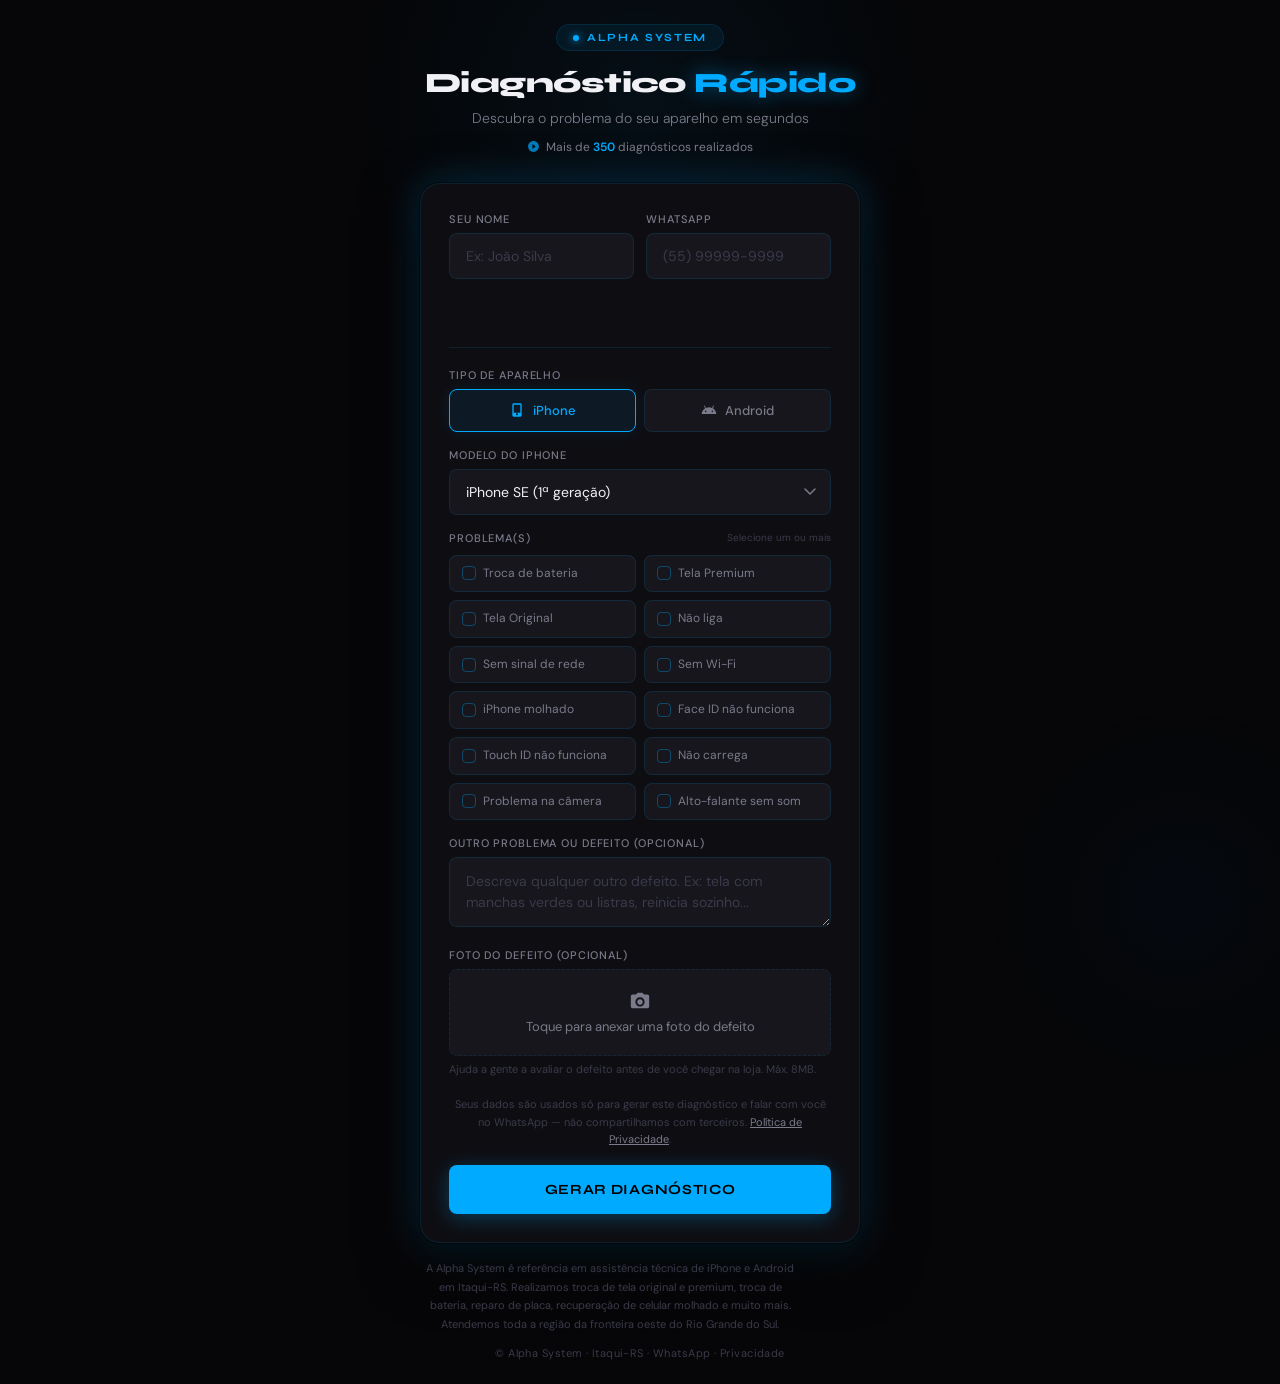
==== commit 545cfa8d: "feat: aviso de privacidade/LGPD e pagina de politica de privacidade - Nota curta acima do botao de e" ====
--- a/index.html
+++ b/index.html
@@ -43,6 +43,10 @@
   <div class="card">
 
     <div id="formSection">
+      <div style="position:absolute;left:-9999px;top:-9999px;opacity:0;height:0;width:0;overflow:hidden;" aria-hidden="true">
+        <label for="assuntoContato">Não preencher este campo</label>
+        <input type="text" id="assuntoContato" name="assuntoContato" tabindex="-1" autocomplete="off">
+      </div>
       <div class="form-row">
         <div class="form-group">
           <label for="nome">Seu nome</label>
@@ -59,7 +63,7 @@
           <circle cx="6" cy="6" r="5.5" stroke="#ff4d6a"/>
           <path d="M6 3.5v3M6 8h.01" stroke="#ff4d6a" stroke-width="1.2" stroke-linecap="round"/>
         </svg>
-        Preencha nome e WhatsApp para continuar
+        <span id="erroTexto">Preencha nome e WhatsApp para continuar</span>
       </div>
 
       <div class="divider"></div>
@@ -182,6 +186,10 @@
         </div>
       </div>
 
+      <p class="privacidade-nota">
+        Seus dados são usados só para gerar este diagnóstico e falar com você no WhatsApp — não compartilhamos com terceiros. <a href="/privacidade.html" target="_blank">Política de Privacidade</a>.
+      </p>
+
       <button class="btn-submit" id="btnSubmit" onclick="gerarDiagnostico()">
         <span class="btn-text">Gerar Diagnóstico</span>
         <span class="btn-loading">
@@ -214,7 +222,8 @@
 
   <div class="footer">
     © Alpha System · Itaqui-RS ·
-    <a href="https://wa.me/5555991269300" target="_blank">WhatsApp</a>
+    <a href="https://wa.me/5555991269300" target="_blank">WhatsApp</a> ·
+    <a href="/privacidade.html" target="_blank">Privacidade</a>
   </div>
 </div>
 
--- a/styles.css
+++ b/styles.css
@@ -650,6 +650,17 @@
 
   .btn-reset:hover { border-color: var(--border-hover); color: var(--text); }
 
+  .privacidade-nota {
+    font-size: 11px;
+    color: var(--text-dim);
+    text-align: center;
+    line-height: 1.6;
+    margin: 4px 0 12px;
+  }
+
+  .privacidade-nota a { color: var(--text-muted); text-decoration: underline; }
+  .privacidade-nota a:hover { color: var(--blue); }
+
   .seo-text {
     margin-top: 16px;
     font-size: 11px;
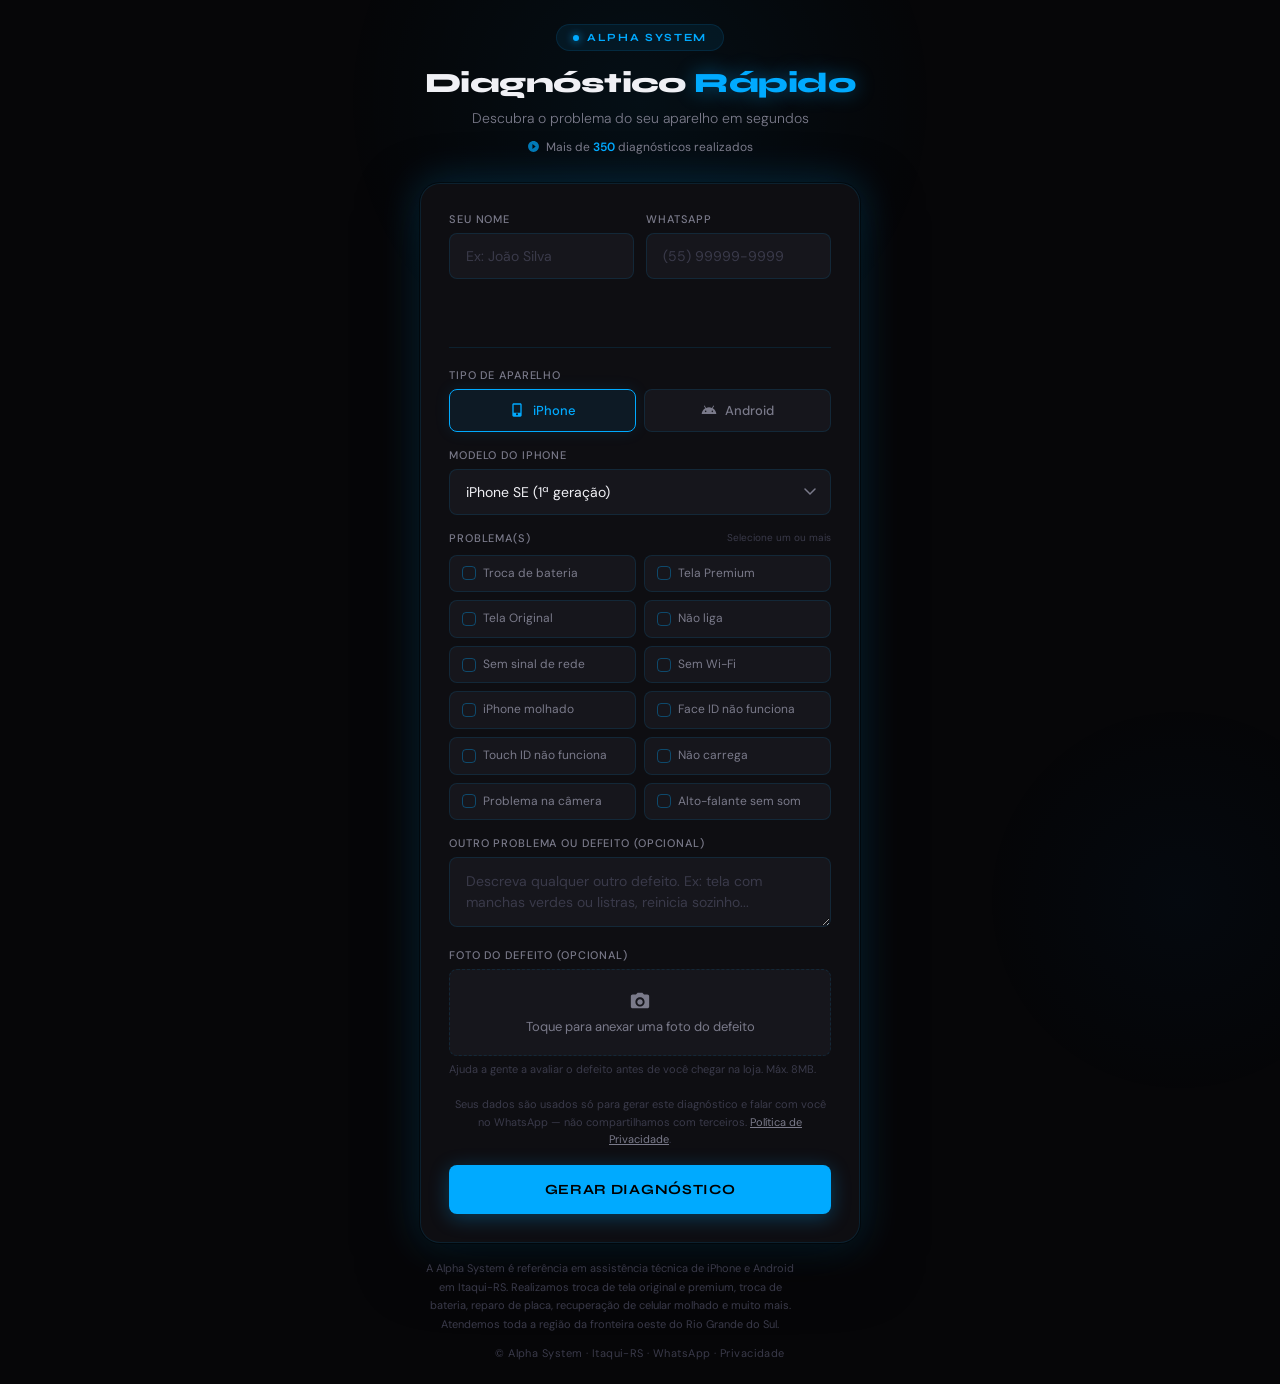
==== commit 630dfb8a: "feat: sugestoes de modelo Android por marca Campo "Modelo do aparelho" ganhou um datalist com os mod" ====
--- a/index.html
+++ b/index.html
@@ -58,7 +58,7 @@
         </div>
       </div>
 
-      <div id="erro" class="error-msg">
+      <div id="erro" class="error-msg" role="alert">
         <svg width="12" height="12" viewBox="0 0 12 12" fill="none">
           <circle cx="6" cy="6" r="5.5" stroke="#ff4d6a"/>
           <path d="M6 3.5v3M6 8h.01" stroke="#ff4d6a" stroke-width="1.2" stroke-linecap="round"/>
@@ -137,7 +137,7 @@
       <div id="androidCampos" style="display:none;">
         <div class="form-group">
           <label for="marca">Marca</label>
-          <select id="marca">
+          <select id="marca" onchange="atualizarListaModelos()">
             <option>Samsung</option>
             <option>Xiaomi</option>
             <option>Motorola</option>
@@ -146,16 +146,55 @@
         </div>
         <div class="form-group">
           <label for="modeloAndroid">Modelo do aparelho</label>
-          <input type="text" id="modeloAndroid" placeholder="Ex: Galaxy S21, Redmi Note 12">
+          <input type="text" id="modeloAndroid" list="modelosSamsung" placeholder="Ex: Galaxy S21, Redmi Note 12">
+          <datalist id="modelosSamsung">
+            <option value="Galaxy A05"></option>
+            <option value="Galaxy A15"></option>
+            <option value="Galaxy A25"></option>
+            <option value="Galaxy A35"></option>
+            <option value="Galaxy A55"></option>
+            <option value="Galaxy S21"></option>
+            <option value="Galaxy S22"></option>
+            <option value="Galaxy S23"></option>
+            <option value="Galaxy S24"></option>
+            <option value="Galaxy S23 Ultra"></option>
+            <option value="Galaxy S24 Ultra"></option>
+            <option value="Galaxy M14"></option>
+            <option value="Galaxy M34"></option>
+          </datalist>
+          <datalist id="modelosXiaomi">
+            <option value="Redmi 12"></option>
+            <option value="Redmi 13C"></option>
+            <option value="Redmi Note 12"></option>
+            <option value="Redmi Note 13"></option>
+            <option value="Redmi Note 13 Pro"></option>
+            <option value="Poco X5"></option>
+            <option value="Poco X6"></option>
+            <option value="Poco M6"></option>
+            <option value="Xiaomi 12"></option>
+            <option value="Xiaomi 13"></option>
+          </datalist>
+          <datalist id="modelosMotorola">
+            <option value="Moto G23"></option>
+            <option value="Moto G34"></option>
+            <option value="Moto G53"></option>
+            <option value="Moto G54"></option>
+            <option value="Moto G73"></option>
+            <option value="Moto G84"></option>
+            <option value="Moto G Play"></option>
+            <option value="Moto G Stylus"></option>
+            <option value="Moto Edge 40"></option>
+            <option value="Moto Edge 50"></option>
+          </datalist>
         </div>
       </div>
 
       <div class="form-group">
         <div class="problems-header">
-          <span>Problema(s)</span>
+          <span id="problemasLabel">Problema(s)</span>
           <small>Selecione um ou mais</small>
         </div>
-        <div class="problems-grid" id="problemasGrid"></div>
+        <div class="problems-grid" id="problemasGrid" role="group" aria-labelledby="problemasLabel"></div>
       </div>
 
       <div class="perguntas-wrap" id="perguntasContainer"></div>
@@ -211,7 +250,7 @@
     </div>
 
     <!-- Resultado -->
-    <div class="result" id="resultado"></div>
+    <div class="result" id="resultado" tabindex="-1"></div>
   </div>
 
   <p class="seo-text">
--- a/styles.css
+++ b/styles.css
@@ -300,6 +300,11 @@
   }
 
   .problem-chip {
+    appearance: none;
+    -webkit-appearance: none;
+    font-family: inherit;
+    text-align: left;
+    margin: 0;
     padding: 10px 12px;
     background: var(--surface2);
     border: 1px solid var(--border);
@@ -316,6 +321,7 @@
   }
 
   .problem-chip:hover { border-color: var(--border-hover); color: var(--text); }
+  .problem-chip:focus-visible { outline: 2px solid var(--blue); outline-offset: 2px; }
 
   .problem-chip.selected {
     background: var(--blue-dim);
